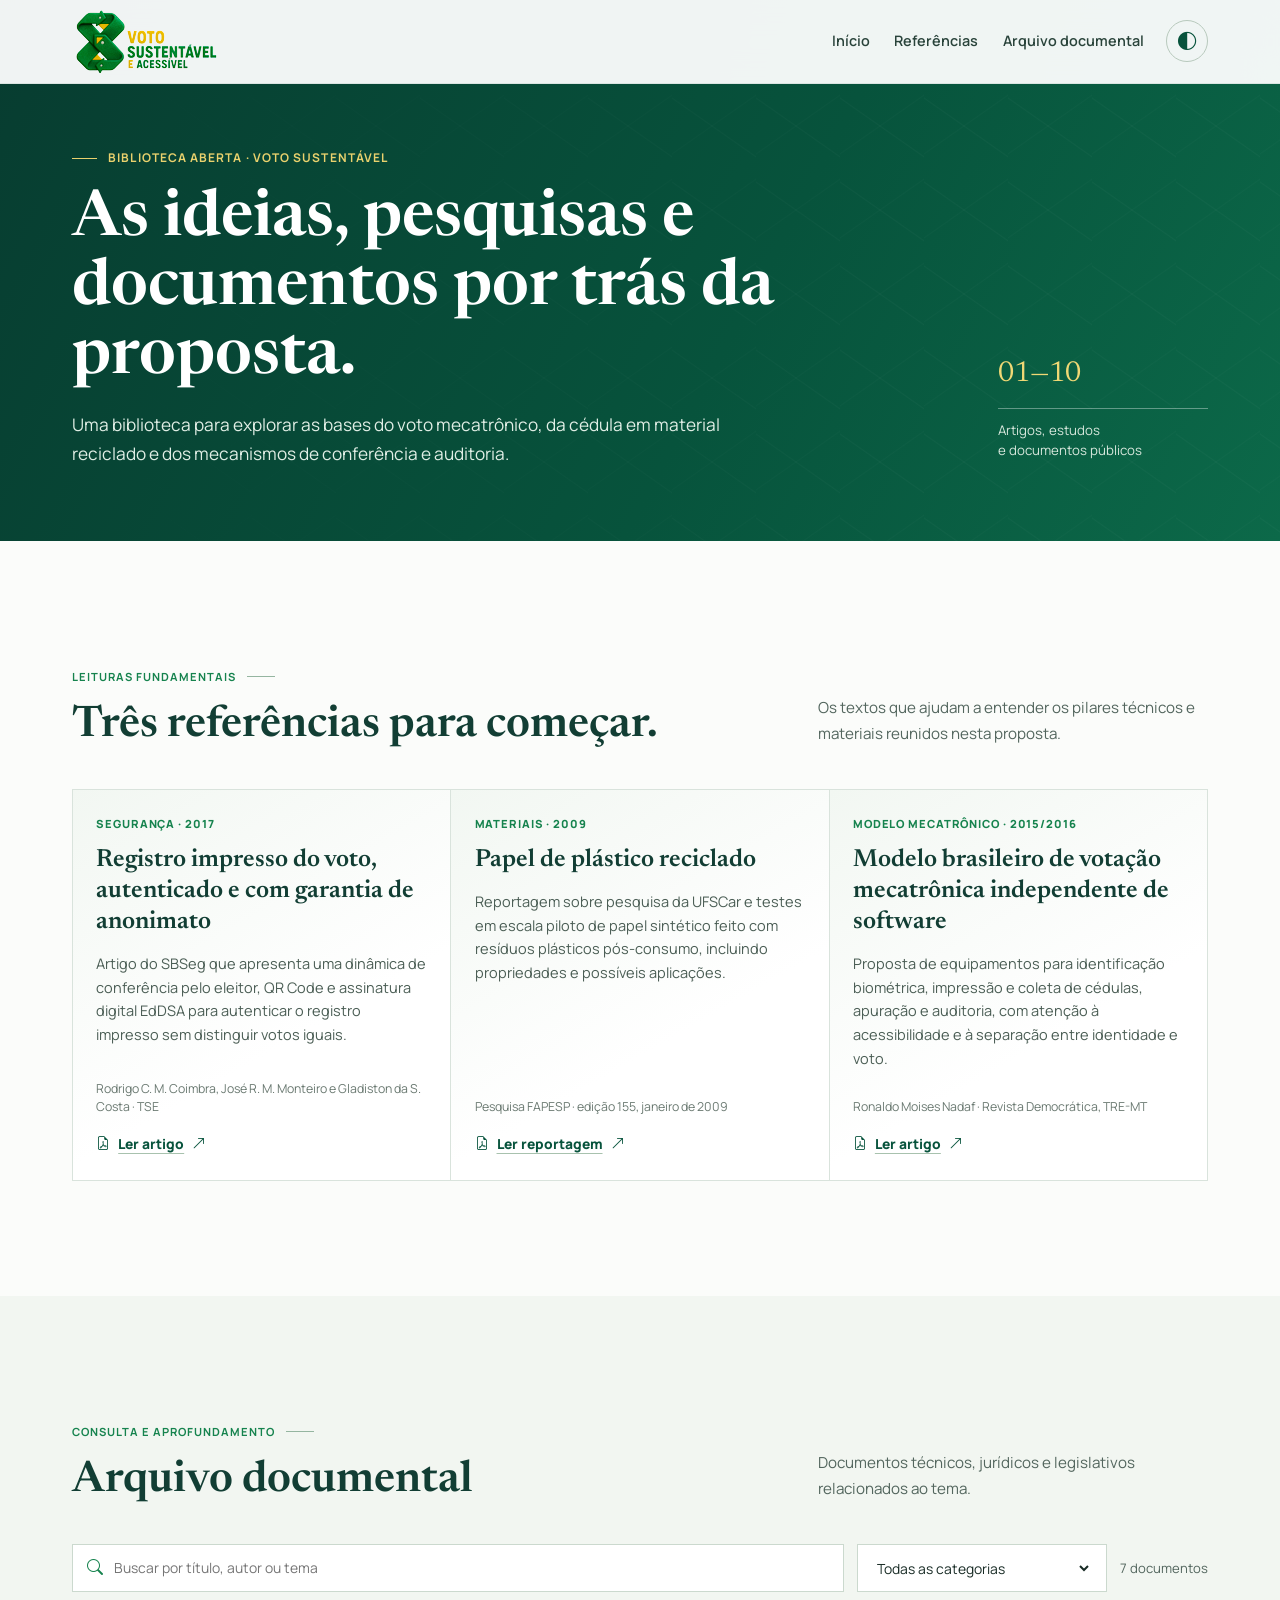
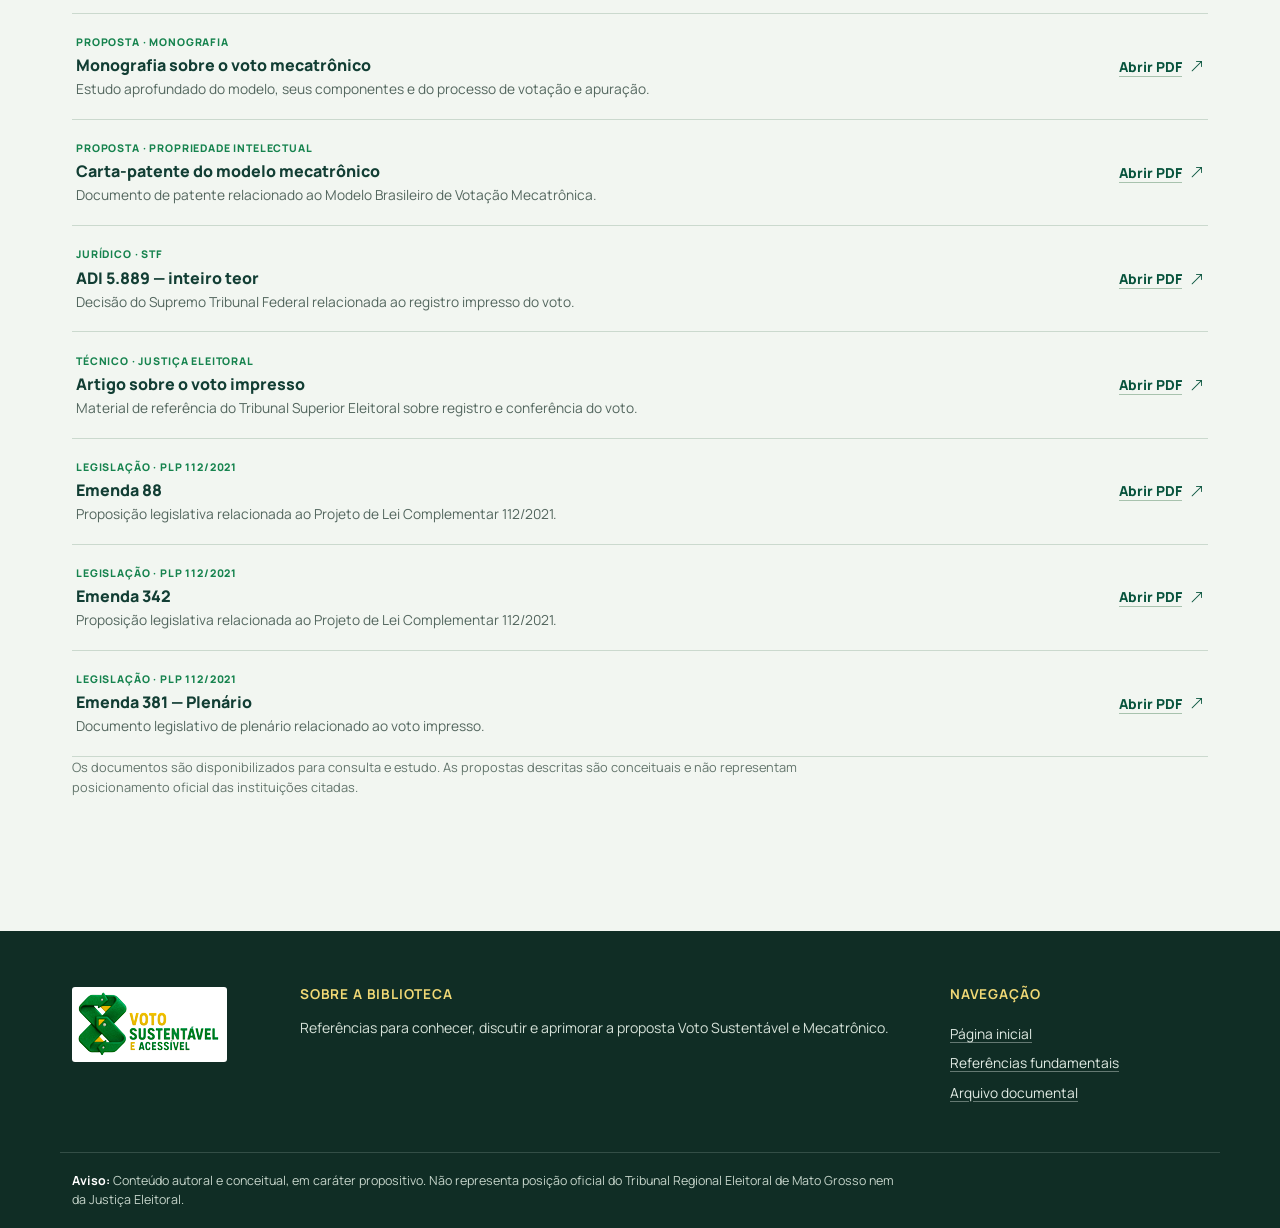
==== docs/index.html @ 53179e2d "index do docs" ====
<!DOCTYPE html>
<html lang="pt-BR">
<head>
    <meta charset="utf-8">
    <meta name="viewport" content="width=device-width, initial-scale=1">
    <meta name="description" content="Artigos, estudos, documentos jurídicos e referências sobre a proposta Voto Sustentável e Mecatrônico.">
    <meta name="theme-color" content="#07533c">
    <meta property="og:type" content="website">
    <meta property="og:locale" content="pt_BR">
    <meta property="og:title" content="Documentação | Voto Sustentável">
    <meta property="og:description" content="Conheça as pesquisas e documentos que fundamentam a proposta Voto Sustentável e Mecatrônico.">
    <meta property="og:url" content="https://votosustentavel.eco/docs/">
    <link rel="icon" type="image/png" href="../assets/img/logomarca150x70.png">
    <link rel="stylesheet" href="../assets/libs/bootstrap-5.3.8-dist/css/bootstrap.min.css">
    <link rel="stylesheet" href="https://cdn.jsdelivr.net/npm/bootstrap-icons@1.11.3/font/bootstrap-icons.min.css">
    <link rel="stylesheet" href="../assets/css/landing.css">
    <link rel="stylesheet" href="../assets/css/docs.css">
    <title>Documentação | Voto Sustentável</title>
</head>
<body class="landing-page docs-page">
    <a class="skip-link" href="#main-content">Pular para o conteúdo principal</a>
    <header class="site-header" id="top">
        <nav class="navbar navbar-expand-lg" aria-label="Navegação principal">
            <div class="container nav-shell">
                <a class="brand" href="../index.html" aria-label="Voto Sustentável, início">
                    <img src="../assets/img/logomarca150x70.png" alt="Voto Sustentável" width="150" height="70">
                </a>
                <button class="nav-toggle" type="button" aria-expanded="false" aria-controls="primary-navigation" aria-label="Abrir menu">
                    <i class="bi bi-list" aria-hidden="true"></i>
                </button>
                <div class="nav-panel" id="primary-navigation">
                    <ul class="nav-list">
                        <li><a href="../index.html">Início</a></li>
                        <li><a href="#destaques" aria-current="page">Referências</a></li>
                        <li><a href="#arquivo">Arquivo documental</a></li>
                    </ul>
                    <button class="contrast-toggle" type="button" aria-pressed="false" aria-label="Ativar alto contraste" title="Alternar alto contraste">
                        <i class="bi bi-circle-half" aria-hidden="true"></i>
                    </button>
                </div>
            </div>
        </nav>
    </header>

    <main id="main-content" tabindex="-1">
        <section class="docs-hero" aria-labelledby="page-title">
            <div class="container docs-hero-inner">
                <div class="docs-hero-copy reveal">
                    <p class="eyebrow"><span></span>Biblioteca aberta · Voto Sustentável</p>
                    <h1 id="page-title">As ideias, pesquisas e documentos por trás da proposta.</h1>
                    <p>Uma biblioteca para explorar as bases do voto mecatrônico, da cédula em material reciclado e dos mecanismos de conferência e auditoria.</p>
                </div>
                <div class="docs-index reveal" aria-label="Conteúdo da biblioteca">
                    <span class="docs-index-number">01—10</span>
                    <span class="docs-index-rule"></span>
                    <span>Artigos, estudos<br>e documentos públicos</span>
                </div>
            </div>
        </section>

        <section class="docs-section section-pad" id="destaques" aria-labelledby="highlights-title">
            <div class="container">
                <div class="docs-section-heading reveal">
                    <div>
                        <div class="section-marker"><span>Leituras fundamentais</span><span class="marker-line"></span></div>
                        <h2 id="highlights-title">Três referências para começar.</h2>
                    </div>
                    <p>Os textos que ajudam a entender os pilares técnicos e materiais reunidos nesta proposta.</p>
                </div>
                <div class="featured-docs">
                    <article class="featured-doc reveal">
                        <span class="doc-kicker">Segurança · 2017</span>
                        <h3>Registro impresso do voto, autenticado e com garantia de anonimato</h3>
                        <p>Artigo do SBSeg que apresenta uma dinâmica de conferência pelo eleitor, QR Code e assinatura digital EdDSA para autenticar o registro impresso sem distinguir votos iguais.</p>
                        <div class="doc-byline">Rodrigo C. M. Coimbra, José R. M. Monteiro e Gladiston da S. Costa · TSE</div>
                        <a class="doc-link" href="Modelo_Brasileiro_de_Votacao_Independent_sb_seg_bh.pdf" target="_blank" rel="noopener">
                            <i class="bi bi-file-earmark-pdf" aria-hidden="true"></i> Ler artigo <i class="bi bi-arrow-up-right" aria-hidden="true"></i>
                        </a>
                    </article>
                    <article class="featured-doc reveal">
                        <span class="doc-kicker">Materiais · 2009</span>
                        <h3>Papel de plástico reciclado</h3>
                        <p>Reportagem sobre pesquisa da UFSCar e testes em escala piloto de papel sintético feito com resíduos plásticos pós-consumo, incluindo propriedades e possíveis aplicações.</p>
                        <div class="doc-byline">Pesquisa FAPESP · edição 155, janeiro de 2009</div>
                        <a class="doc-link" href="papel_de_plastico%20(1).pdf" target="_blank" rel="noopener">
                            <i class="bi bi-file-earmark-pdf" aria-hidden="true"></i> Ler reportagem <i class="bi bi-arrow-up-right" aria-hidden="true"></i>
                        </a>
                    </article>
                    <article class="featured-doc reveal">
                        <span class="doc-kicker">Modelo mecatrônico · 2015/2016</span>
                        <h3>Modelo brasileiro de votação mecatrônica independente de software</h3>
                        <p>Proposta de equipamentos para identificação biométrica, impressão e coleta de cédulas, apuração e auditoria, com atenção à acessibilidade e à separação entre identidade e voto.</p>
                        <div class="doc-byline">Ronaldo Moises Nadaf · Revista Democrática, TRE-MT</div>
                        <a class="doc-link" href="Revista_Democratica_Modelo_Brasileiro_2015.pdf" target="_blank" rel="noopener">
                            <i class="bi bi-file-earmark-pdf" aria-hidden="true"></i> Ler artigo <i class="bi bi-arrow-up-right" aria-hidden="true"></i>
                        </a>
                    </article>
                </div>
            </div>
        </section>

        <section class="archive-section section-pad" id="arquivo" aria-labelledby="archive-title">
            <div class="container">
                <div class="docs-section-heading reveal">
                    <div>
                        <div class="section-marker"><span>Consulta e aprofundamento</span><span class="marker-line"></span></div>
                        <h2 id="archive-title">Arquivo documental</h2>
                    </div>
                    <p>Documentos técnicos, jurídicos e legislativos relacionados ao tema.</p>
                </div>
                <div class="archive-tools reveal">
                    <label class="archive-search">
                        <i class="bi bi-search" aria-hidden="true"></i>
                        <span class="visually-hidden">Buscar documentos</span>
                        <input id="document-search" type="search" placeholder="Buscar por título, autor ou tema" autocomplete="off">
                    </label>
                    <label class="archive-filter">
                        <span class="visually-hidden">Filtrar por categoria</span>
                        <select id="document-category">
                            <option value="all">Todas as categorias</option>
                            <option value="proposta">Proposta</option>
                            <option value="juridico">Jurídico</option>
                            <option value="legislacao">Legislação</option>
                        </select>
                    </label>
                    <span class="archive-count" id="document-count" aria-live="polite">7 documentos</span>
                </div>
                <div class="document-list" id="document-list">
                    <article class="doc-entry reveal" data-category="proposta" data-search="monografia voto mecatronico ronaldo moises nadaf proposta sistema urna">
                        <div class="doc-entry-copy"><span class="doc-kicker">Proposta · Monografia</span><h3>Monografia sobre o voto mecatrônico</h3><p>Estudo aprofundado do modelo, seus componentes e do processo de votação e apuração.</p></div>
                        <a class="doc-link" href="Monografia_voto_mecatronico.pdf" target="_blank" rel="noopener" aria-label="Abrir Monografia sobre o voto mecatrônico em PDF">Abrir PDF <i class="bi bi-arrow-up-right" aria-hidden="true"></i></a>
                    </article>
                    <article class="doc-entry reveal" data-category="proposta" data-search="carta patente modelo brasileiro votação mecatronica inpi">
                        <div class="doc-entry-copy"><span class="doc-kicker">Proposta · Propriedade intelectual</span><h3>Carta-patente do modelo mecatrônico</h3><p>Documento de patente relacionado ao Modelo Brasileiro de Votação Mecatrônica.</p></div>
                        <a class="doc-link" href="carta-patente-voto-mecatronico.pdf" target="_blank" rel="noopener" aria-label="Abrir carta-patente do modelo mecatrônico em PDF">Abrir PDF <i class="bi bi-arrow-up-right" aria-hidden="true"></i></a>
                    </article>
                    <article class="doc-entry reveal" data-category="juridico" data-search="inteiro teor adin 5889 stf ação direta inconstitucionalidade urna eletrônica">
                        <div class="doc-entry-copy"><span class="doc-kicker">Jurídico · STF</span><h3>ADI 5.889 — inteiro teor</h3><p>Decisão do Supremo Tribunal Federal relacionada ao registro impresso do voto.</p></div>
                        <a class="doc-link" href="inteiro_teor_adin_5889_stf.pdf" target="_blank" rel="noopener" aria-label="Abrir inteiro teor da ADI 5.889 em PDF">Abrir PDF <i class="bi bi-arrow-up-right" aria-hidden="true"></i></a>
                    </article>
                    <article class="doc-entry reveal" data-category="juridico" data-search="artigo tse voto impresso tribunal superior eleitoral autenticação">
                        <div class="doc-entry-copy"><span class="doc-kicker">Técnico · Justiça Eleitoral</span><h3>Artigo sobre o voto impresso</h3><p>Material de referência do Tribunal Superior Eleitoral sobre registro e conferência do voto.</p></div>
                        <a class="doc-link" href="artigo-tse-voto-impresso.pdf" target="_blank" rel="noopener" aria-label="Abrir artigo do TSE sobre o voto impresso em PDF">Abrir PDF <i class="bi bi-arrow-up-right" aria-hidden="true"></i></a>
                    </article>
                    <article class="doc-entry reveal" data-category="legislacao" data-search="emenda 88 plp 112 2021 voto impresso projeto lei">
                        <div class="doc-entry-copy"><span class="doc-kicker">Legislação · PLP 112/2021</span><h3>Emenda 88</h3><p>Proposição legislativa relacionada ao Projeto de Lei Complementar 112/2021.</p></div>
                        <a class="doc-link" href="DOC-EMENDA-88-PLP-1122021-20240605.pdf" target="_blank" rel="noopener" aria-label="Abrir Emenda 88 ao PLP 112/2021 em PDF">Abrir PDF <i class="bi bi-arrow-up-right" aria-hidden="true"></i></a>
                    </article>
                    <article class="doc-entry reveal" data-category="legislacao" data-search="emenda 342 plp 112 2021 voto impresso projeto lei">
                        <div class="doc-entry-copy"><span class="doc-kicker">Legislação · PLP 112/2021</span><h3>Emenda 342</h3><p>Proposição legislativa relacionada ao Projeto de Lei Complementar 112/2021.</p></div>
                        <a class="doc-link" href="DOC-EMENDA-342-PLP-1122021-20250610.pdf" target="_blank" rel="noopener" aria-label="Abrir Emenda 342 ao PLP 112/2021 em PDF">Abrir PDF <i class="bi bi-arrow-up-right" aria-hidden="true"></i></a>
                    </article>
                    <article class="doc-entry reveal" data-category="legislacao" data-search="emenda 381 plp voto impresso plenario projeto lei">
                        <div class="doc-entry-copy"><span class="doc-kicker">Legislação · PLP 112/2021</span><h3>Emenda 381 — Plenário</h3><p>Documento legislativo de plenário relacionado ao voto impresso.</p></div>
                        <a class="doc-link" href="DOC-EMENDA-381-PLEN-PLP-voto%20impresso.pdf" target="_blank" rel="noopener" aria-label="Abrir Emenda 381 de plenário em PDF">Abrir PDF <i class="bi bi-arrow-up-right" aria-hidden="true"></i></a>
                    </article>
                </div>
                <p class="archive-empty" id="archive-empty" hidden>Nenhum documento corresponde a essa busca.</p>
                <p class="archive-note">Os documentos são disponibilizados para consulta e estudo. As propostas descritas são conceituais e não representam posicionamento oficial das instituições citadas.</p>
            </div>
        </section>
    </main>

    <footer class="site-footer" aria-label="Rodapé">
        <div class="container footer-main">
            <div class="footer-brand"><a href="../index.html" aria-label="Voto Sustentável, início"><img src="../assets/img/logomarca150x70.png" alt="Voto Sustentável" width="150" height="70"></a></div>
            <div class="footer-about"><h2>Sobre a biblioteca</h2><p>Referências para conhecer, discutir e aprimorar a proposta Voto Sustentável e Mecatrônico.</p></div>
            <nav class="footer-nav" aria-label="Menu do rodapé"><h2>Navegação</h2><a href="../index.html">Página inicial</a><a href="#destaques">Referências fundamentais</a><a href="#arquivo">Arquivo documental</a></nav>
        </div>
        <div class="container footer-legal"><p><strong>Aviso:</strong> Conteúdo autoral e conceitual, em caráter propositivo. Não representa posição oficial do Tribunal Regional Eleitoral de Mato Grosso nem da Justiça Eleitoral.</p></div>
    </footer>
    <button class="back-to-top" type="button" aria-label="Voltar ao topo" title="Voltar ao topo"><i class="bi bi-arrow-up" aria-hidden="true"></i></button>
    <script src="../assets/js/landing.js" defer></script>
    <script src="../assets/js/docs.js" defer></script>
</body>
</html>
---- assets/css/landing.css ----
@import url('https://fonts.googleapis.com/css2?family=Manrope:wght@400;500;600;700;800&family=Newsreader:opsz,wght@6..72,500;6..72,600;6..72,700&display=swap');

:root {
    color-scheme: light;
    --forest: #07533c;
    --forest-deep: #073c30;
    --forest-ink: #123e34;
    --leaf: #16834e;
    --mint: #eaf3ec;
    --mint-deep: #d6e6d9;
    --gold: #e5b91f;
    --gold-light: #f7dc77;
    --ink: #182b25;
    --muted: #53665e;
    --paper: #fbfcfa;
    --white: #fff;
    --line: #d9e3dc;
    --shadow: 0 22px 60px rgba(7, 60, 48, .12);
    --header-height: 84px;
    font-family: 'Manrope', sans-serif;
    scroll-padding-top: calc(var(--header-height) + 1.25rem);
}

* { box-sizing: border-box; }
html { scroll-behavior: smooth; }
body.landing-page {
    margin: 0;
    color: var(--ink);
    background: var(--paper);
    font-family: 'Manrope', sans-serif;
    font-size: 1rem;
    line-height: 1.72;
    -webkit-font-smoothing: antialiased;
}
.landing-page img { max-width: 100%; }
.landing-page a { color: inherit; }
.landing-page h1,
.landing-page h2,
.landing-page h3,
.landing-page p { margin-top: 0; }
.landing-page h1,
.landing-page h2,
.landing-page h3 { color: var(--forest-ink); font-family: 'Newsreader', Georgia, serif; font-weight: 600; }
.landing-page h1 { font-size: clamp(2.8rem, 5.2vw, 5rem); line-height: 1.08; max-width: 780px; margin-bottom: 1.45rem; }
.landing-page h2 { font-size: clamp(2.05rem, 3.7vw, 3.55rem); line-height: 1.13; letter-spacing: 0; margin-bottom: 1.25rem; }
.landing-page h3 { font-size: clamp(1.28rem, 1.8vw, 1.6rem); line-height: 1.25; margin-bottom: .8rem; }
.landing-page p { margin-bottom: 1.1rem; }
.landing-page .container { max-width: 1160px; }
.landing-page :focus-visible { outline: 3px solid #b68100; outline-offset: 4px; box-shadow: 0 0 0 2px #fff; }
.skip-link { position: fixed; z-index: 3000; top: .75rem; left: .75rem; transform: translateY(-180%); padding: .75rem 1rem; color: #fff; background: #073c30; border-radius: 4px; font-weight: 700; }
.skip-link:focus { transform: translateY(0); color: #fff; }

.site-header { position: fixed; inset: 0 0 auto; z-index: 1000; height: var(--header-height); background: rgba(255,255,255,.94); border-bottom: 1px solid rgba(7,83,60,.09); backdrop-filter: blur(16px); transition: box-shadow .25s ease, height .25s ease; }
.site-header.is-scrolled { box-shadow: 0 8px 28px rgba(7,60,48,.11); }
.site-header .navbar { height: 100%; padding: 0; }
.nav-shell { display: flex; align-items: center; justify-content: space-between; gap: 2rem; height: 100%; }
.brand { display: flex; align-items: center; flex: 0 0 auto; width: 150px; height: 70px; overflow: hidden; }
.brand img, .footer-brand img { display: block; width: 150px; height: 70px; object-fit: contain; }
.nav-panel { display: flex; align-items: center; gap: 1.2rem; }
.nav-list { display: flex; align-items: center; gap: clamp(.45rem, 1.4vw, 1.3rem); margin: 0; padding: 0; list-style: none; }
.nav-list a { position: relative; display: block; padding: .65rem .2rem; color: #29433a; font-size: .9rem; font-weight: 600; text-decoration: none; white-space: nowrap; }
.nav-list a::after { position: absolute; right: 0; bottom: .25rem; left: 0; height: 2px; content: ''; background: var(--leaf); transform: scaleX(0); transform-origin: left; transition: transform .2s ease; }
.nav-list a:hover::after, .nav-list a:focus-visible::after { transform: scaleX(1); }
.contrast-toggle, .nav-toggle { display: inline-grid; place-items: center; flex: 0 0 auto; width: 42px; height: 42px; color: var(--forest); background: transparent; border: 1px solid #b8c9bd; border-radius: 50%; font-size: 1.15rem; }
.nav-toggle { display: none; }

.hero { position: relative; display: flex; min-height: min(740px, calc(100svh - 72px)); align-items: center; overflow: hidden; padding: calc(var(--header-height) + 4.5rem) 0 5.5rem; color: #fff; background: radial-gradient(ellipse at 77% 37%, rgba(75,150,99,.38), transparent 31%), radial-gradient(ellipse at 20% 96%, rgba(217,185,68,.13), transparent 36%), linear-gradient(115deg, #073c30 0%, #07533c 48%, #0a6946 100%); }
.hero::before { position: absolute; inset: 0; content: ''; opacity: .2; background-image: linear-gradient(35deg, transparent 48%, rgba(255,255,255,.14) 49%, transparent 50%), linear-gradient(145deg, transparent 48%, rgba(255,255,255,.10) 49%, transparent 50%); background-size: 84px 84px; mask-image: linear-gradient(90deg, transparent, #000 65%); }
.hero-grid { position: absolute; width: 560px; height: 560px; top: 10%; right: -4%; border: 1px solid rgba(241,217,124,.24); border-radius: 50%; box-shadow: 0 0 0 50px rgba(255,255,255,.025), 0 0 0 110px rgba(255,255,255,.02); }
.hero-inner { position: relative; display: grid; grid-template-columns: minmax(0, 1.12fr) minmax(300px, .88fr); align-items: center; gap: clamp(2rem, 6vw, 6rem); }
.hero-copy { position: relative; z-index: 1; }
.eyebrow, .mini-label, .section-marker { color: var(--forest); font-size: .75rem; font-weight: 700; letter-spacing: .09em; text-transform: uppercase; }
.hero .eyebrow { display: flex; align-items: center; gap: .7rem; margin-bottom: 1.55rem; color: #e9d16d; }
.eyebrow span { display: block; width: 25px; height: 1px; background: currentColor; }
.hero h1 { max-width: 750px; color: #fff; }
.hero h1 i { display: inline-block; color: #e9d16d; font-family: 'Manrope', sans-serif; font-size: .65em; vertical-align: .1em; }
.hero-description { max-width: 650px; margin: 0; color: #e0eee5; font-size: clamp(1.08rem, 1.5vw, 1.25rem); line-height: 1.72; }
.hero-art { position: relative; display: grid; min-height: 360px; place-items: center; isolation: isolate; }
.hero-art::before { position: absolute; z-index: -1; width: 330px; height: 330px; content: ''; border: 1px solid rgba(237,218,131,.55); border-radius: 48% 52% 58% 42% / 43% 44% 56% 57%; transform: rotate(-25deg); }
.hero-art::after { position: absolute; z-index: -1; width: 290px; height: 290px; content: ''; border: 1px solid rgba(255,255,255,.23); border-radius: 50%; }
.hero-art img { width: min(360px, 88%); max-height: 250px; height: auto; padding: .45rem; object-fit: contain; background: rgba(255,255,255,.97); border: 1px solid rgba(255,255,255,.5); border-radius: 3px; box-shadow: 0 26px 75px rgba(0,0,0,.2); transform: rotate(-3deg); }
.hero-art-note { position: absolute; right: 0; bottom: 2.2rem; padding: .5rem .85rem; color: #f6e9ac; border: 1px solid rgba(246,233,172,.4); border-radius: 99px; background: rgba(3,53,39,.45); font-size: .75rem; letter-spacing: .02em; }
.hero-scroll { position: absolute; bottom: -2.5rem; left: 50%; display: grid; width: 44px; height: 44px; place-items: center; color: var(--forest); background: var(--gold-light); border-radius: 50%; font-size: 1.2rem; text-decoration: none; transform: translateX(-50%); transition: transform .2s ease; }
.hero-scroll:hover { color: var(--forest); transform: translate(-50%, 4px); }

.section-pad { padding: clamp(5rem, 9vw, 8.5rem) 0; }
.manifesto { background: #f3f7f3; }
.manifesto-layout { display: grid; grid-template-columns: 150px minmax(0, 1fr) 125px; gap: clamp(1.5rem, 4vw, 4rem); align-items: start; }
.section-marker { display: flex; align-items: center; gap: .7rem; padding-top: .65rem; color: var(--leaf); font-size: .7rem; white-space: nowrap; }
.marker-line { display: inline-block; width: 28px; height: 1px; background: #95b5a0; }
.section-marker span:last-child { color: #83998c; }
.manifesto-copy { max-width: 780px; }
.manifesto-copy h2 { margin-bottom: 1.7rem; }
.manifesto-copy p, .section-heading > p, .records-intro > p, .audit-copy > p, .documentation-inner > p { max-width: 760px; color: #43574e; font-size: 1.06rem; }
.manifesto-stamp { display: grid; width: 114px; height: 114px; place-content: center; color: var(--forest); border: 1px solid #a7c0ad; border-radius: 50%; text-align: center; transform: rotate(7deg); }
.manifesto-stamp span { font-family: 'Newsreader', Georgia, serif; font-size: 1.05rem; line-height: 1.2; }
.manifesto-stamp i { margin-top: .45rem; font-size: 1.2rem; }

.ballot-section { background: var(--paper); }
.section-heading { max-width: 890px; margin-bottom: 3.25rem; }
.section-heading .section-marker, .records-intro .section-marker, .audit-copy .section-marker, .documentation-inner .section-marker { margin-bottom: 1.25rem; }
.section-heading h2 { max-width: 830px; }
.section-heading > p { max-width: 850px; }
.stats-grid { display: grid; grid-template-columns: repeat(3, 1fr); margin: 0 0 5.5rem; border-top: 1px solid var(--line); border-left: 1px solid var(--line); }
.stat-item { min-height: 198px; padding: 1.5rem 1.5rem 1.3rem; border-right: 1px solid var(--line); border-bottom: 1px solid var(--line); background: linear-gradient(145deg, rgba(232,243,235,.64), rgba(255,255,255,.5)); }
.stat-value { display: block; margin-bottom: .6rem; color: var(--forest); font-family: 'Newsreader', Georgia, serif; font-size: clamp(2rem, 3.3vw, 3rem); font-weight: 600; line-height: 1.15; }
.stat-value small { color: var(--muted); font-family: 'Manrope', sans-serif; font-size: .72rem; font-weight: 600; }
.stat-item p { max-width: 300px; margin: 0; color: var(--muted); font-size: .91rem; line-height: 1.5; }
.circular-feature { display: grid; grid-template-columns: minmax(300px, .9fr) minmax(0, 1.1fr); gap: clamp(2.5rem, 7vw, 7rem); align-items: center; }
.cycle-diagram { display: grid; min-height: 340px; place-items: center; border-radius: 48% 52% 48% 52% / 54% 43% 57% 46%; background: radial-gradient(circle at center, #f0f6ee 0 39%, #e4efe4 40% 58%, transparent 59%); }
.cycle-diagram svg { width: min(100%, 420px); overflow: visible; color: var(--leaf); }
.cycle-ring { fill: none; stroke: #b9d1bd; stroke-dasharray: 2 7; stroke-width: 1.5; }
.cycle-path { fill: none; stroke: #16834e; stroke-width: 2; }
.cycle-node circle { fill: #fff; stroke: #b4cfb9; stroke-width: 1.5; }
.cycle-node path { fill: none; stroke: #16834e; stroke-linecap: round; stroke-linejoin: round; stroke-width: 2; }
.cycle-diagram text { fill: #285246; font-family: 'Manrope', sans-serif; font-size: 12px; font-weight: 700; }
.circular-copy { display: grid; gap: 1.7rem; }
.text-block { padding-left: 1.25rem; border-left: 2px solid var(--gold); }
.text-block .mini-label, .ecodesign-note .mini-label { display: block; margin-bottom: .45rem; color: var(--leaf); }
.text-block h3 { margin-bottom: .6rem; }
.text-block p, .ecodesign-note p { margin: 0; color: #4b5e55; }
.ballot-figure { display: grid; min-height: 260px; margin: 5rem 0 0; padding: clamp(1.5rem, 5vw, 4rem); place-items: center; overflow: hidden; background: linear-gradient(125deg, #eef4ed, #f9faf7 56%, #e7f0e8); border: 1px solid #dbe6dc; border-radius: 6px; }
.ballot-figure img { width: min(100%, 850px); max-height: 440px; object-fit: contain; filter: drop-shadow(0 15px 26px rgba(19,57,41,.12)); }

.records-section { color: #fff; background: linear-gradient(137deg, #073c30, #07533c 65%, #0c6244); }
.records-section h2, .records-section h3 { color: #fff; }
.records-intro { max-width: 840px; margin-bottom: 3.5rem; }
.records-intro .section-marker { color: #d4c064; }
.records-intro .section-marker span:last-child { color: #bdcfc1; }
.records-intro > p { color: #d5e4d9; font-size: 1.08rem; }
.records-grid { display: grid; grid-template-columns: repeat(6, 1fr); gap: 1px; background: rgba(219,238,223,.27); border: 1px solid rgba(219,238,223,.27); }
.record-card { position: relative; grid-column: span 2; min-height: 310px; padding: 1.8rem 1.7rem; background: #0a4937; }
.record-card:nth-child(4) { grid-column: 2 / span 2; }
.record-card:nth-child(5) { grid-column: 4 / span 2; }
.record-number { position: absolute; top: 1.1rem; right: 1.25rem; color: rgba(237,217,130,.78); font-family: 'Newsreader', Georgia, serif; font-size: 1.05rem; }
.record-icon { display: grid; width: 48px; height: 48px; margin-bottom: 1.45rem; place-items: center; color: #f1d875; border: 1px solid rgba(241,216,117,.46); border-radius: 50%; font-size: 1.2rem; }
.record-card .mini-label { display: block; margin-bottom: .4rem; color: #b5d5c0; font-size: .67rem; }
.record-card h3 { margin-bottom: .65rem; font-size: 1.65rem; }
.record-card h3 span { color: #c7ded0; font-family: 'Manrope', sans-serif; font-size: .82rem; }
.record-card p { margin: 0; color: #deebe2; font-size: .91rem; line-height: 1.62; }
.record-badge { position: absolute; top: 1rem; right: 3.7rem; padding: .15rem .5rem; color: #173f2e; background: #e9d474; border-radius: 2px; font-size: .69rem; font-weight: 700; }
.records-close { max-width: 850px; margin: 2.5rem auto 0; color: #f3e4a1; font-family: 'Newsreader', Georgia, serif; font-size: clamp(1.3rem, 2vw, 1.75rem); line-height: 1.45; text-align: center; }

.system-section { background: #f2f6f1; }
.system-section .section-heading { max-width: 970px; }
.principle-banner { display: grid; grid-template-columns: 78px 1fr; gap: 1.4rem; align-items: start; margin: 2rem 0 4rem; padding: clamp(1.5rem, 4vw, 2.6rem); color: #fff; background: linear-gradient(105deg, #07533c, #0c6949); border-left: 5px solid var(--gold); box-shadow: var(--shadow); }
.principle-banner > i { display: grid; width: 62px; height: 62px; place-items: center; color: #f0d875; border: 1px solid rgba(240,216,117,.5); border-radius: 50%; font-size: 1.75rem; }
.principle-banner h3 { color: #f3dd7c; font-size: clamp(1.5rem, 2.4vw, 2rem); }
.principle-banner p { max-width: 880px; margin: 0; color: #ecf5ee; }
.timeline { position: relative; display: grid; grid-template-columns: 1fr 1fr; gap: 0 4rem; max-width: 990px; margin: 0 auto 4.5rem; padding: 0; list-style: none; counter-reset: steps; }
.timeline::before { display: none; position: absolute; top: 14px; bottom: 14px; left: 24px; width: 1px; content: ''; background: #b6cdbb; }
.timeline-item { position: relative; display: grid; grid-template-columns: 50px 1fr; gap: 1rem; padding: 0 0 2.2rem; }
.timeline-step { z-index: 1; display: grid; width: 49px; height: 49px; place-items: center; color: #fff; background: var(--forest); border: 5px solid #f2f6f1; border-radius: 50%; font-size: .76rem; font-weight: 700; }
.timeline-item h3 { margin: .35rem 0 .55rem; font-size: 1.45rem; }
.timeline-item p { margin: 0; color: #4b5e55; font-size: .94rem; line-height: 1.63; }
.video-frame { position: relative; width: 100%; overflow: hidden; aspect-ratio: 16 / 9; background: #10261e; border: 8px solid #fff; box-shadow: var(--shadow); }
.video-frame iframe { position: absolute; inset: 0; width: 100%; height: 100%; border: 0; }
.video-placeholder { position: absolute; inset: 0; display: flex; align-items: center; justify-content: center; gap: 1rem; width: 100%; height: 100%; color: #fff; background: radial-gradient(circle at 50% 50%, rgba(34,111,75,.42), transparent 35%), linear-gradient(125deg, #12372c, #09291f); border: 0; text-decoration: none; }
.video-placeholder::before, .video-placeholder::after { position: absolute; inset: 11%; content: ''; border: 1px solid rgba(239,219,127,.2); border-radius: 50%; transform: scaleX(1.45); pointer-events: none; }
.video-placeholder::after { inset: 20%; border-color: rgba(255,255,255,.12); transform: scaleX(1.55); }
.video-play { z-index: 1; display: grid; width: 72px; height: 72px; place-items: center; color: #143b2b; background: #f0d875; border: 1px solid rgba(255,255,255,.6); border-radius: 50%; box-shadow: 0 8px 28px rgba(0,0,0,.24); font-size: 2rem; transition: transform .2s ease, background .2s ease; }
.video-placeholder:hover .video-play { background: #fff; transform: scale(1.06); }
.video-label { z-index: 1; color: #fff; font-family: 'Newsreader', Georgia, serif; font-size: clamp(1.3rem, 2vw, 1.8rem); }
.ecodesign-note { display: grid; grid-template-columns: 56px 1fr; gap: 1rem; margin-top: 2.5rem; padding: 1.6rem 0 0; border-top: 1px solid #cbd9ce; }
.ecodesign-note > i { color: var(--leaf); font-size: 2rem; }
.ecodesign-note h3 { margin-bottom: .55rem; }

.audit-section { overflow: hidden; background: #e9f2ea; }
.audit-layout { display: grid; grid-template-columns: minmax(0, 1.1fr) minmax(300px, .9fr); gap: clamp(3rem, 8vw, 8rem); align-items: center; }
.audit-copy h2 { max-width: 670px; }
.audit-copy > p { font-size: 1rem; }
.braille-art { position: relative; display: grid; min-height: 370px; place-items: center; background: radial-gradient(ellipse at 50% 54%, rgba(255,255,255,.84), rgba(255,255,255,0) 66%); }
.braille-art svg { width: min(100%, 430px); filter: drop-shadow(0 15px 18px rgba(7,60,48,.12)); }
.braille-paper { fill: #fffdf4; stroke: #c1d4c1; stroke-width: 2; }
.braille-dots { fill: #328457; }
.hand-shape { fill: #d9b84d; stroke: #8e741e; stroke-width: 2; stroke-linejoin: round; }
.hand-line { fill: none; stroke: #8e741e; stroke-linecap: round; stroke-width: 2; }
.hand-dot { fill: #fff1b0; stroke: #8e741e; stroke-width: 1.5; }
.braille-caption { position: absolute; right: 1rem; bottom: 1.1rem; padding: .45rem .7rem; color: var(--forest); border: 1px solid #afc9b2; border-radius: 2px; background: rgba(255,255,255,.75); font-size: .75rem; font-weight: 600; }

.ods-section { background: var(--paper); }
.ods-section .section-heading { max-width: 850px; margin-bottom: 2.5rem; }
.ods-list { display: grid; grid-template-columns: repeat(2, 1fr); gap: 0 3rem; margin: 0; padding: 0; list-style: none; border-top: 1px solid var(--line); }
.ods-item { display: grid; grid-template-columns: 54px 1fr; gap: 1rem; align-items: center; min-height: 112px; padding: 1rem .25rem; border-bottom: 1px solid var(--line); }
.ods-item:last-child { grid-column: 1 / -1; }
.ods-number { display: grid; width: 48px; height: 48px; place-items: center; color: #fff; border-radius: 4px; font-size: 1.2rem; font-weight: 700; }
.ods-8 { background: #9c2638; }.ods-9 { background: #bd542d; }.ods-10 { background: #a72d4d; }.ods-12 { background: #9a6e16; }.ods-13 { background: #397347; }.ods-16 { background: #176b83; }.ods-17 { background: #285987; }
.ods-item h3 { margin: 0 0 .15rem; font-family: 'Manrope', sans-serif; font-size: .88rem; font-weight: 700; }
.ods-item p { margin: 0; color: #4b5e55; font-size: .92rem; line-height: 1.5; }

.documentation-section { position: relative; overflow: hidden; color: #fff; background: linear-gradient(117deg, #07533c 0%, #084632 67%, #073c30 100%); }
.documentation-section::after { position: absolute; right: -120px; bottom: -250px; width: 520px; height: 520px; content: ''; border: 1px solid rgba(235,215,127,.2); border-radius: 50%; box-shadow: 0 0 0 50px rgba(255,255,255,.025), 0 0 0 110px rgba(255,255,255,.02); }
.documentation-inner { position: relative; z-index: 1; max-width: 900px; }
.documentation-inner .section-marker { color: #e1ce72; }
.documentation-inner .section-marker span:last-child { color: #b8ccc0; }
.documentation-inner h2 { color: #fff; }
.documentation-inner > p { color: #e1ece4; }
.documentation-actions { display: flex; flex-wrap: wrap; gap: 1rem; margin: 2rem 0 1.4rem; }
.button-primary, .button-secondary { display: inline-flex; min-height: 52px; align-items: center; justify-content: center; gap: .7rem; padding: .8rem 1.2rem; border: 1px solid var(--gold-light); border-radius: 3px; font-size: .92rem; font-weight: 700; text-decoration: none; transition: background .2s ease, color .2s ease, transform .2s ease; }
.button-primary { color: #183b2b !important; background: var(--gold-light); }
.button-secondary { color: #fff !important; background: transparent; }
.button-primary:hover, .button-secondary:hover { color: #183b2b !important; background: #fff; transform: translateY(-2px); }
.patent-note { max-width: 740px; padding-top: 1rem; border-top: 1px solid rgba(255,255,255,.22); font-size: .81rem !important; }

.site-footer { color: #eef4ef; background: #102d25; }
.footer-main { display: grid; grid-template-columns: 180px minmax(0, 1.4fr) minmax(160px, .6fr); gap: 3rem; padding-top: 3.5rem; padding-bottom: 3rem; }
.footer-brand a { display: inline-block; padding: .15rem; background: white; border-radius: 3px; }
.footer-about h2, .footer-nav h2 { margin-bottom: .9rem; color: #f0d875; font-family: 'Manrope', sans-serif; font-size: .85rem; font-weight: 700; letter-spacing: .06em; text-transform: uppercase; }
.footer-about p { max-width: 620px; margin: 0; color: #d5e1d8; font-size: .88rem; line-height: 1.65; }
.footer-nav { display: flex; flex-wrap: wrap; align-content: start; gap: .35rem 1rem; }
.footer-nav h2 { flex: 0 0 100%; }
.footer-nav a { color: #e2ece5; font-size: .86rem; text-decoration-color: rgba(226,236,229,.4); text-underline-offset: 3px; }
.footer-nav a:hover { color: #f0d875; }
.footer-legal { display: flex; align-items: end; justify-content: space-between; gap: 2rem; padding-top: 1.1rem; padding-bottom: 1.15rem; border-top: 1px solid rgba(236,246,238,.16); }
.footer-legal p { max-width: 830px; margin: 0; color: #c5d4ca; font-size: .78rem; line-height: 1.55; }
.footer-legal strong { color: #fff; }
.footer-legal span { flex: 0 0 auto; color: #afc3b5; font-size: .75rem; }
.back-to-top { position: fixed; right: 1.5rem; bottom: 1.5rem; z-index: 900; display: grid; width: 46px; height: 46px; place-items: center; color: #fff; background: var(--forest); border: 1px solid rgba(255,255,255,.35); border-radius: 50%; box-shadow: 0 5px 18px rgba(0,0,0,.2); opacity: 0; pointer-events: none; transform: translateY(8px); transition: opacity .2s ease, transform .2s ease; }
.back-to-top.is-visible { opacity: 1; pointer-events: auto; transform: translateY(0); }

.js-ready .reveal { opacity: 0; transform: translateY(18px); transition: opacity .65s ease, transform .65s cubic-bezier(.2,.7,.2,1); }
.js-ready .reveal.is-visible { opacity: 1; transform: none; }
.high-contrast { --forest: #003d20; --forest-deep: #001d0f; --forest-ink: #001d0f; --leaf: #005422; --gold: #ffd900; --gold-light: #ffeb00; --ink: #000; --muted: #252525; --paper: #fff; --line: #333; }
.high-contrast .hero, .high-contrast .records-section, .high-contrast .documentation-section { background: #001d0f; }
.high-contrast .site-footer { background: #000; }

@media (max-width: 991.98px) {
    :root { --header-height: 74px; }
    .nav-shell { gap: 1rem; }
    .brand, .brand img { width: 132px; height: 62px; }
    .nav-toggle { display: inline-grid; margin-left: auto; }
    .nav-panel { position: absolute; top: 100%; right: 0; left: 0; display: none; align-items: stretch; gap: .8rem; padding: .65rem 1.25rem 1rem; background: rgba(255,255,255,.98); border-bottom: 1px solid var(--line); box-shadow: 0 12px 22px rgba(7,60,48,.1); }
    .nav-panel.is-open { display: flex; }
    .nav-list { flex: 1; flex-direction: column; align-items: stretch; gap: 0; }
    .nav-list a { padding: .65rem .35rem; }
    .nav-list a::after { right: auto; width: 48px; }
    .contrast-toggle { margin-top: .45rem; }
    .hero-inner { grid-template-columns: minmax(0, 1.15fr) minmax(230px, .85fr); gap: 2rem; }
    .hero-art { min-height: 300px; }
    .hero-art::before { width: 260px; height: 260px; }
    .hero-art::after { width: 230px; height: 230px; }
    .manifesto-layout { grid-template-columns: 120px minmax(0, 1fr); }
    .manifesto-stamp { display: none; }
    .record-card { grid-column: span 3; }
    .record-card:nth-child(4) { grid-column: 1 / span 3; }
    .record-card:nth-child(5) { grid-column: 4 / span 3; }
    .audit-layout { gap: 2.5rem; }
}
@media (max-width: 767.98px) {
    .landing-page h1 { font-size: clamp(2.7rem, 10vw, 4.1rem); }
    .landing-page h2 { font-size: clamp(2rem, 8vw, 3rem); }
    .hero { min-height: unset; padding: calc(var(--header-height) + 2rem) 0 2rem; }
    .hero-inner { grid-template-columns: 1fr; gap: 1rem; }
    .hero-art { min-height: 185px; margin-top: .25rem; }
    .hero-art img { width: min(200px, 64%); }
    .hero-art::before { width: 185px; height: 185px; }
    .hero-art::after { width: 160px; height: 160px; }
    .hero-art-note { right: 8%; bottom: -.2rem; }
    .hero-scroll { bottom: -2.2rem; }
    .manifesto-layout { grid-template-columns: 1fr; gap: 1.2rem; }
    .manifesto-layout > .section-marker { margin-bottom: .3rem; }
    .manifesto-copy h2 { margin-bottom: 1.15rem; }
    .stats-grid { grid-template-columns: repeat(2, 1fr); margin-bottom: 3.5rem; }
    .stat-item { min-height: 175px; padding: 1.2rem; }
    .circular-feature { grid-template-columns: 1fr; gap: 2rem; }
    .cycle-diagram { min-height: 280px; }
    .ballot-figure { min-height: 180px; margin-top: 3.5rem; }
    .records-grid { grid-template-columns: 1fr; }
    .record-card, .record-card:nth-child(4), .record-card:nth-child(5) { grid-column: auto; min-height: auto; padding: 1.5rem; }
    .record-card p { max-width: 550px; }
    .principle-banner { grid-template-columns: 54px 1fr; gap: .9rem; }
    .principle-banner > i { width: 48px; height: 48px; font-size: 1.4rem; }
    .timeline { grid-template-columns: 1fr; gap: 0; margin-bottom: 3rem; }
    .timeline::before { display: block; }
    .timeline-item { padding-bottom: 1.75rem; }
    .audit-layout { grid-template-columns: 1fr; gap: 1.5rem; }
    .braille-art { min-height: 300px; }
    .braille-art svg { max-width: 370px; }
    .ods-list { grid-template-columns: 1fr; }
    .ods-item:last-child { grid-column: auto; }
    .footer-main { grid-template-columns: 1fr 1fr; gap: 2rem; }
    .footer-brand { grid-column: 1 / -1; }
    .footer-legal { align-items: start; flex-direction: column; gap: .7rem; }
}
@media (max-width: 480px) {
    .landing-page .container { padding-right: 1.15rem; padding-left: 1.15rem; }
    .hero-inner { gap: 0; }
    .hero .eyebrow { margin-bottom: 1rem; }
    .hero h1 { margin-bottom: 1rem; }
    .hero-description { margin-bottom: 0; line-height: 1.55; }
    .hero-art { display: none; }
    .hero-description { font-size: 1rem; }
    .section-pad { padding: 4.5rem 0; }
    .stats-grid { grid-template-columns: 1fr; }
    .stat-item { min-height: 0; padding: 1.2rem 1.1rem; }
    .documentation-actions { align-items: stretch; flex-direction: column; }
    .button-primary, .button-secondary { width: 100%; }
    .footer-main { grid-template-columns: 1fr; }
    .footer-brand { grid-column: auto; }
    .footer-nav { display: grid; grid-template-columns: 1fr 1fr; }
    .footer-nav h2 { grid-column: 1 / -1; }
    .back-to-top { right: .8rem; bottom: .8rem; }
}
@media (min-width: 768px) and (max-height: 700px) {
    .hero { min-height: calc(100svh - 72px); padding: calc(var(--header-height) + 1.25rem) 0 2rem; }
    .hero-art { min-height: 220px; }
    .hero-art::before { width: 220px; height: 220px; }
    .hero-art::after { width: 188px; height: 188px; }
}
@media (prefers-reduced-motion: reduce) {
    html { scroll-behavior: auto; }
    *, *::before, *::after { scroll-behavior: auto !important; animation-duration: .01ms !important; animation-iteration-count: 1 !important; transition-duration: .01ms !important; }
    .js-ready .reveal { opacity: 1; transform: none; }
}
@media print {
    .site-header, .back-to-top, .hero-scroll, .documentation-actions { display: none !important; }
    .hero { min-height: auto; padding: 2rem 0; print-color-adjust: exact; }
    .section-pad { padding: 2rem 0; }
    .js-ready .reveal { opacity: 1; transform: none; }
}
---- assets/css/docs.css ----
.docs-page {
    --header-height: 84px;
}

.docs-page .docs-hero {
    position: relative;
    display: flex;
    min-height: 480px;
    align-items: center;
    overflow: hidden;
    padding: calc(var(--header-height) + 4rem) 0 4.5rem;
    color: #fff;
    background: linear-gradient(118deg, #073c30 0%, #07533c 58%, #0c6949 100%);
}

.docs-hero::before {
    position: absolute;
    inset: 0;
    content: '';
    opacity: .2;
    background-image: linear-gradient(35deg, transparent 48%, rgba(255,255,255,.14) 49%, transparent 50%), linear-gradient(145deg, transparent 48%, rgba(255,255,255,.10) 49%, transparent 50%);
    background-size: 84px 84px;
    mask-image: linear-gradient(90deg, transparent, #000 70%);
}

.docs-hero-inner {
    position: relative;
    display: grid;
    grid-template-columns: minmax(0, 1fr) 210px;
    gap: 3rem;
    align-items: end;
}

.docs-hero-copy { max-width: 850px; }
.docs-hero .eyebrow { display: flex; align-items: center; gap: .7rem; color: #e9d16d; }
.docs-hero .eyebrow span { display: block; width: 25px; height: 1px; background: currentColor; }
.docs-hero h1 { max-width: 810px; margin-bottom: 1rem; color: #fff; font-size: clamp(2.65rem, 5vw, 4.6rem); }
.docs-hero-copy > p:last-child { max-width: 680px; margin: 0; color: #e0eee5; font-size: 1.08rem; }
.docs-index { display: grid; gap: .75rem; justify-items: start; padding-bottom: .5rem; color: #d7e7dc; font-size: .83rem; line-height: 1.5; }
.docs-index-number { color: #f0d875; font-family: 'Newsreader', Georgia, serif; font-size: 1.8rem; }
.docs-index-rule { width: 100%; height: 1px; background: rgba(255,255,255,.36); }

.docs-section { background: var(--paper); }
.docs-section-heading { display: flex; align-items: end; justify-content: space-between; gap: 2rem; margin-bottom: 2.35rem; }
.docs-section-heading > div { max-width: 690px; }
.docs-section-heading .section-marker { margin-bottom: 1rem; }
.docs-section-heading h2 { margin: 0; font-size: clamp(2rem, 3.4vw, 3rem); }
.docs-section-heading > p { max-width: 390px; margin: 0 0 .25rem; color: #53665e; font-size: .95rem; }
.featured-docs { display: grid; grid-template-columns: repeat(3, minmax(0, 1fr)); border-top: 1px solid var(--line); border-left: 1px solid var(--line); }
.featured-doc { display: flex; min-height: 365px; flex-direction: column; align-items: flex-start; padding: 1.55rem 1.45rem; border-right: 1px solid var(--line); border-bottom: 1px solid var(--line); background: linear-gradient(150deg, #f2f7f2, #fff 62%); }
.doc-kicker { display: block; margin-bottom: .8rem; color: #16834e; font-size: .7rem; font-weight: 800; letter-spacing: .08em; text-transform: uppercase; }
.featured-doc h3 { margin-bottom: .8rem; font-size: 1.55rem; }
.featured-doc > p { margin-bottom: 1rem; color: #4b5e55; font-size: .91rem; line-height: 1.62; }
.doc-byline { margin-top: auto; padding-top: .75rem; color: #6a7971; font-size: .77rem; line-height: 1.5; }
.doc-link { display: inline-flex; align-items: center; gap: .5rem; margin-top: .95rem; color: var(--forest) !important; font-size: .86rem; font-weight: 800; text-decoration: underline; text-decoration-color: #a8c2ae; text-underline-offset: 4px; }
.doc-link:hover { color: #0b7446 !important; text-decoration-color: currentColor; }
.doc-link:focus-visible, .archive-tools :focus-visible { outline: 3px solid #b68100; outline-offset: 3px; }

.archive-section { background: #f2f6f1; }
.archive-tools { display: grid; grid-template-columns: minmax(240px, 1fr) minmax(190px, 250px) auto; gap: .8rem; align-items: center; margin-bottom: 1.3rem; }
.archive-search, .archive-filter { display: flex; min-height: 48px; align-items: center; gap: .65rem; padding: 0 .9rem; color: #496357; background: #fff; border: 1px solid #cbd9ce; }
.archive-search i { color: #16834e; }
.archive-search input, .archive-filter select { width: 100%; min-width: 0; padding: .65rem 0; color: var(--ink); background: transparent; border: 0; font: inherit; font-size: .87rem; }
.archive-search input:focus, .archive-filter select:focus { outline: 0; }
.archive-count { color: #53665e; font-size: .82rem; text-align: right; white-space: nowrap; }
.document-list { border-top: 1px solid #cbd9ce; }
.doc-entry { display: flex; align-items: center; justify-content: space-between; gap: 2rem; padding: 1.2rem .25rem; border-bottom: 1px solid #cbd9ce; }
.doc-entry[hidden] { display: none; }
.doc-entry-copy { max-width: 780px; }
.doc-entry .doc-kicker { margin-bottom: .25rem; font-size: .66rem; }
.doc-entry h3 { margin: 0 0 .25rem; font-family: 'Manrope', sans-serif; font-size: 1rem; font-weight: 800; }
.doc-entry p { margin: 0; color: #53665e; font-size: .86rem; line-height: 1.5; }
.doc-entry .doc-link { flex: 0 0 auto; margin-top: 0; }
.archive-empty { margin: 1.5rem 0; color: #53665e; }
.archive-note { max-width: 800px; margin: 1.8rem 0 0; color: #63756c; font-size: .8rem; line-height: 1.6; }

.high-contrast .docs-hero { background: #001d0f; }

@media (max-width: 767.98px) {
    .docs-page { --header-height: 74px; }
    .docs-hero { min-height: 0 !important; padding: calc(var(--header-height) + 2.7rem) 0 3rem !important; }
    .docs-hero-inner { grid-template-columns: 1fr; gap: 1.6rem; }
    .docs-index { grid-template-columns: auto 1fr auto; gap: .8rem; align-items: center; width: min(100%, 390px); }
    .docs-index-number { font-size: 1.4rem; }
    .docs-index-rule { width: auto; }
    .docs-section-heading { display: block; }
    .docs-section-heading > p { margin-top: .8rem; }
    .featured-docs { grid-template-columns: 1fr; }
    .featured-doc { min-height: 0; }
    .doc-byline { margin-top: .1rem; }
    .archive-tools { grid-template-columns: 1fr; }
    .archive-count { text-align: left; }
}

@media (max-width: 480px) {
    .docs-page .container { padding-right: 1.15rem; padding-left: 1.15rem; }
    .docs-hero h1 { font-size: 2.55rem; }
    .doc-entry { align-items: flex-start; flex-direction: column; gap: .25rem; }
    .doc-entry .doc-link { margin-top: .45rem; }
}
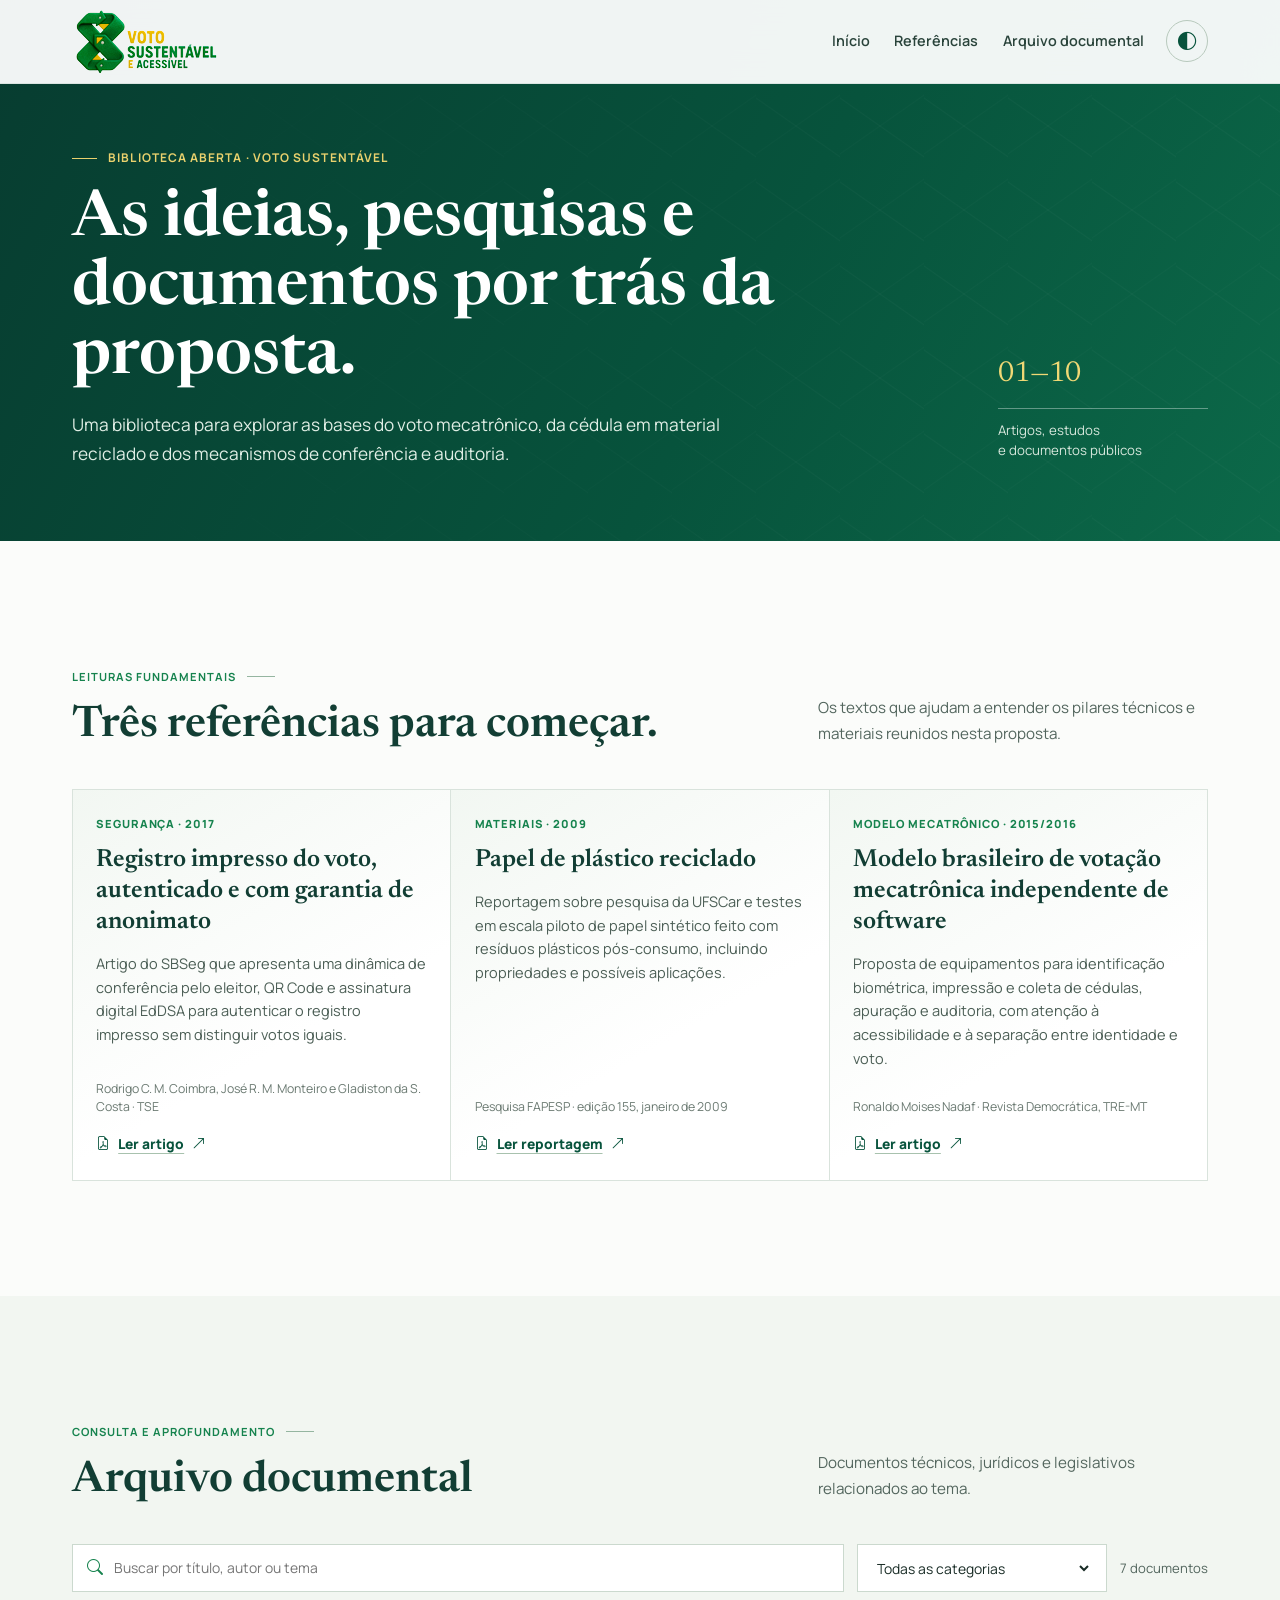
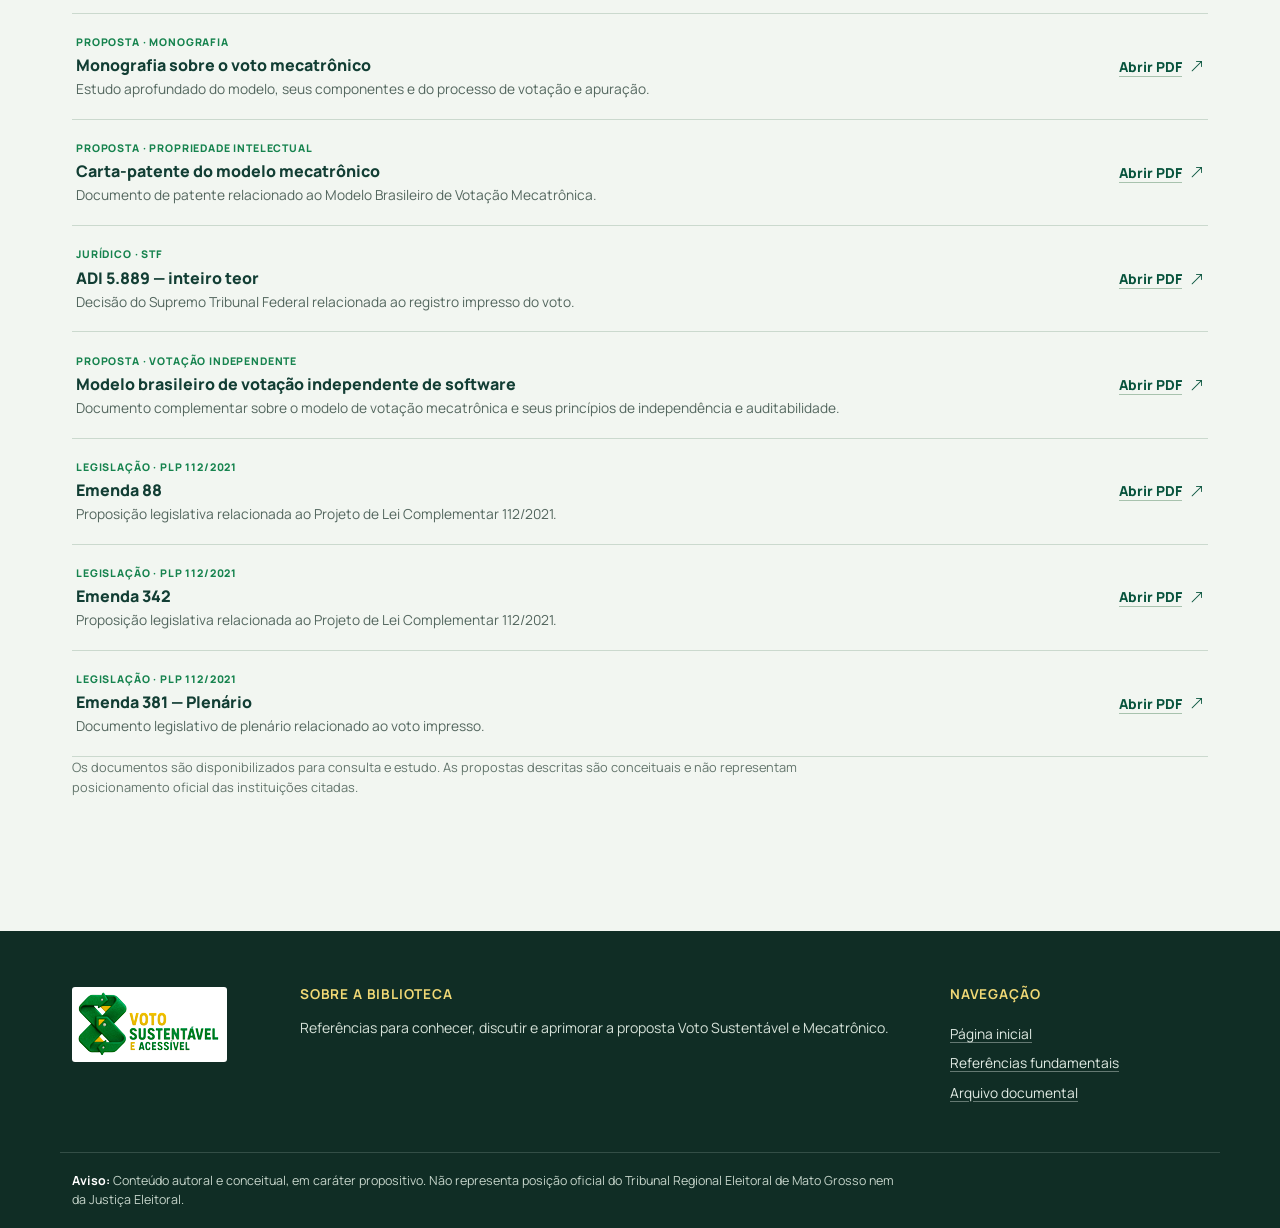
==== commit 4a96f654: "links pdfs revisados" ====
--- a/docs/index.html
+++ b/docs/index.html
@@ -73,7 +73,7 @@
                         <h3>Registro impresso do voto, autenticado e com garantia de anonimato</h3>
                         <p>Artigo do SBSeg que apresenta uma dinâmica de conferência pelo eleitor, QR Code e assinatura digital EdDSA para autenticar o registro impresso sem distinguir votos iguais.</p>
                         <div class="doc-byline">Rodrigo C. M. Coimbra, José R. M. Monteiro e Gladiston da S. Costa · TSE</div>
-                        <a class="doc-link" href="Modelo_Brasileiro_de_Votacao_Independent_sb_seg_bh.pdf" target="_blank" rel="noopener">
+                        <a class="doc-link" href="artigo-tse-voto-impresso.pdf" target="_blank" rel="noopener">
                             <i class="bi bi-file-earmark-pdf" aria-hidden="true"></i> Ler artigo <i class="bi bi-arrow-up-right" aria-hidden="true"></i>
                         </a>
                     </article>
@@ -138,9 +138,9 @@
                         <div class="doc-entry-copy"><span class="doc-kicker">Jurídico · STF</span><h3>ADI 5.889 — inteiro teor</h3><p>Decisão do Supremo Tribunal Federal relacionada ao registro impresso do voto.</p></div>
                         <a class="doc-link" href="inteiro_teor_adin_5889_stf.pdf" target="_blank" rel="noopener" aria-label="Abrir inteiro teor da ADI 5.889 em PDF">Abrir PDF <i class="bi bi-arrow-up-right" aria-hidden="true"></i></a>
                     </article>
-                    <article class="doc-entry reveal" data-category="juridico" data-search="artigo tse voto impresso tribunal superior eleitoral autenticação">
-                        <div class="doc-entry-copy"><span class="doc-kicker">Técnico · Justiça Eleitoral</span><h3>Artigo sobre o voto impresso</h3><p>Material de referência do Tribunal Superior Eleitoral sobre registro e conferência do voto.</p></div>
-                        <a class="doc-link" href="artigo-tse-voto-impresso.pdf" target="_blank" rel="noopener" aria-label="Abrir artigo do TSE sobre o voto impresso em PDF">Abrir PDF <i class="bi bi-arrow-up-right" aria-hidden="true"></i></a>
+                    <article class="doc-entry reveal" data-category="proposta" data-search="modelo brasileiro votação mecatronica independente software ronaldo nadaf">
+                        <div class="doc-entry-copy"><span class="doc-kicker">Proposta · Votação independente</span><h3>Modelo brasileiro de votação independente de software</h3><p>Documento complementar sobre o modelo de votação mecatrônica e seus princípios de independência e auditabilidade.</p></div>
+                        <a class="doc-link" href="Modelo_Brasileiro_de_Votacao_Independent_sb_seg_bh.pdf" target="_blank" rel="noopener" aria-label="Abrir documento sobre votação independente de software em PDF">Abrir PDF <i class="bi bi-arrow-up-right" aria-hidden="true"></i></a>
                     </article>
                     <article class="doc-entry reveal" data-category="legislacao" data-search="emenda 88 plp 112 2021 voto impresso projeto lei">
                         <div class="doc-entry-copy"><span class="doc-kicker">Legislação · PLP 112/2021</span><h3>Emenda 88</h3><p>Proposição legislativa relacionada ao Projeto de Lei Complementar 112/2021.</p></div>
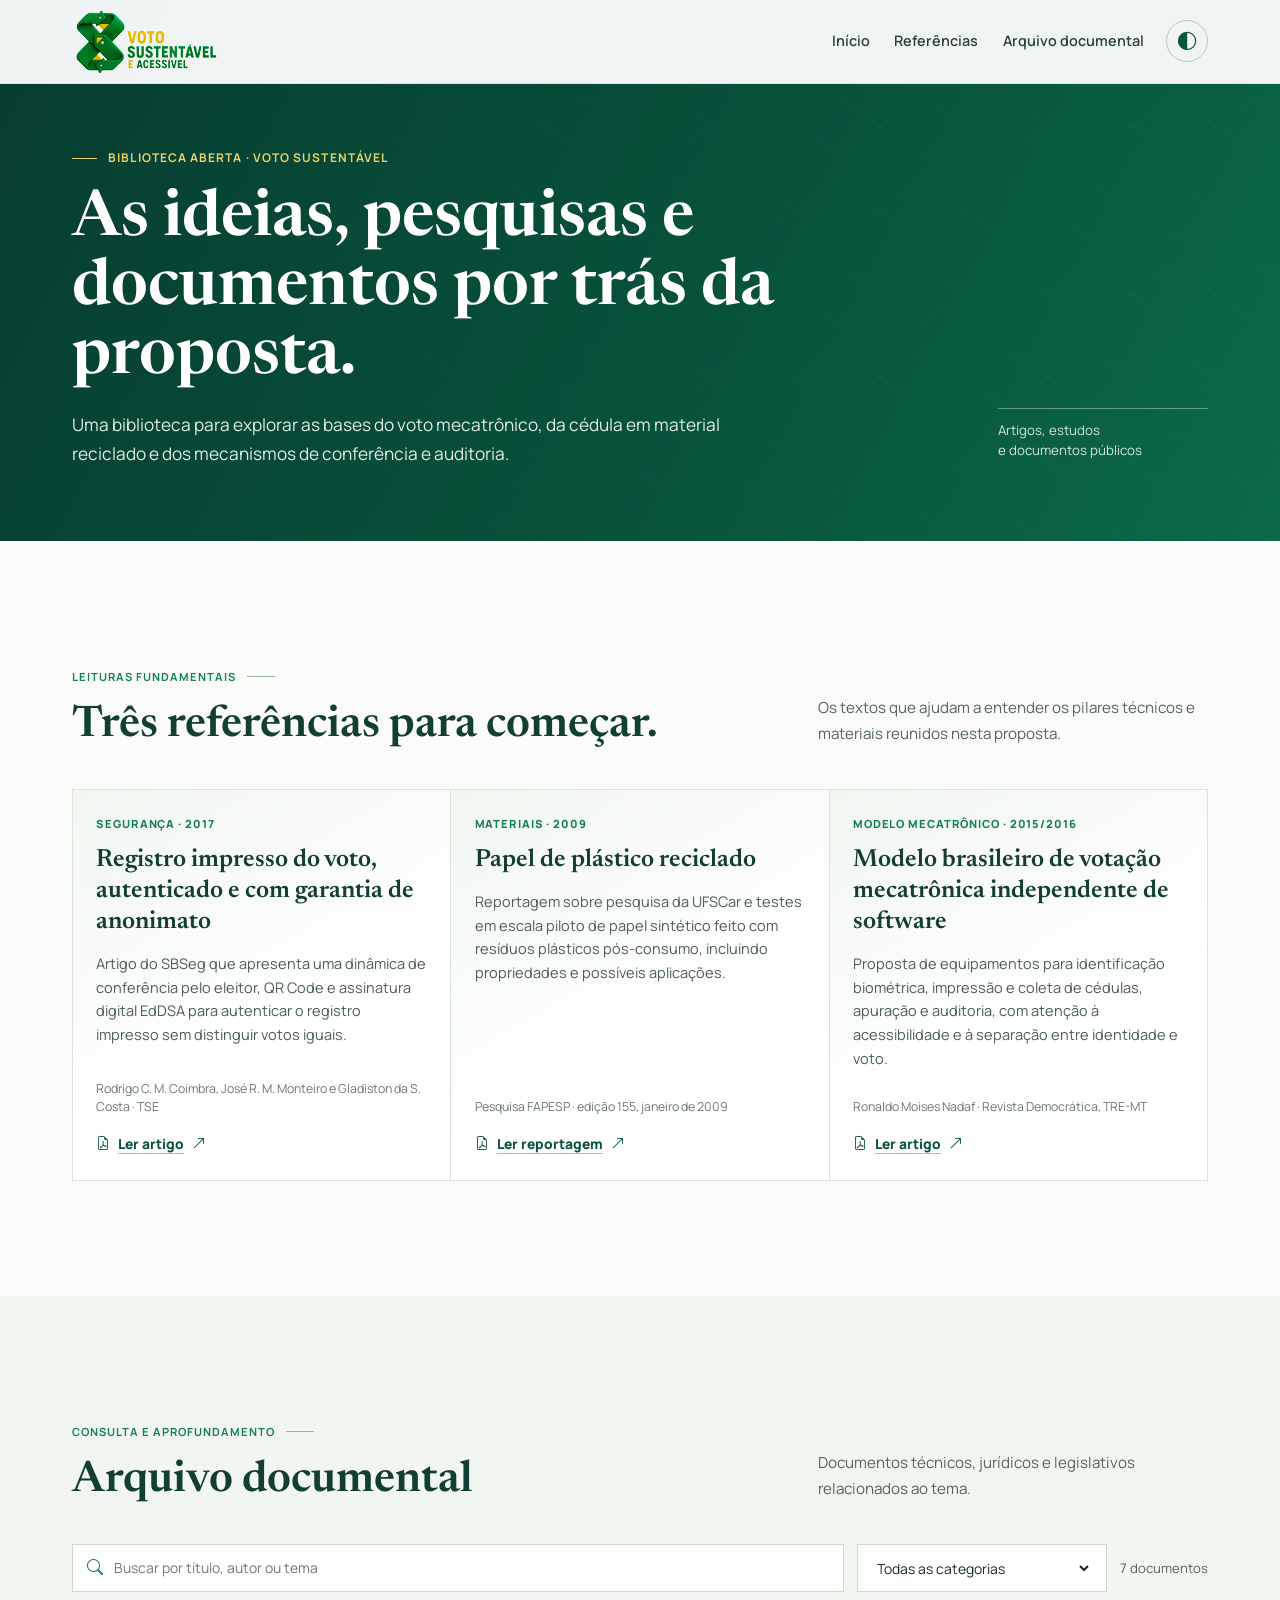
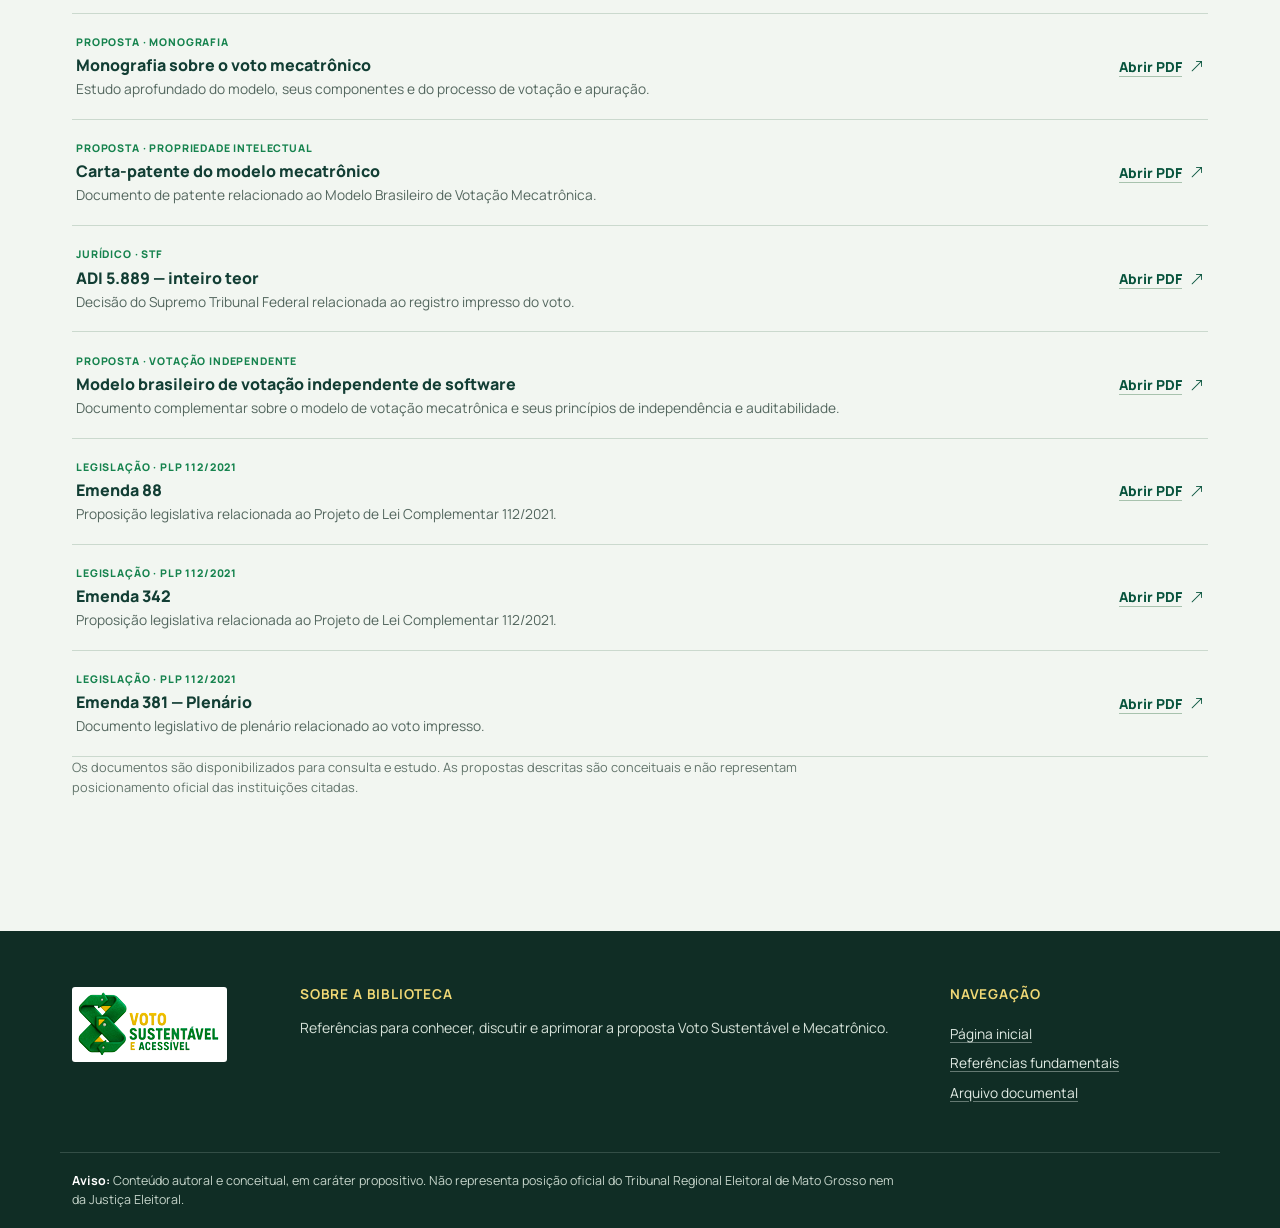
==== commit 9e9318d2: "site com landing e docs reorganizados" ====
--- a/docs/index.html
+++ b/docs/index.html
@@ -51,7 +51,6 @@
                     <p>Uma biblioteca para explorar as bases do voto mecatrônico, da cédula em material reciclado e dos mecanismos de conferência e auditoria.</p>
                 </div>
                 <div class="docs-index reveal" aria-label="Conteúdo da biblioteca">
-                    <span class="docs-index-number">01—10</span>
                     <span class="docs-index-rule"></span>
                     <span>Artigos, estudos<br>e documentos públicos</span>
                 </div>
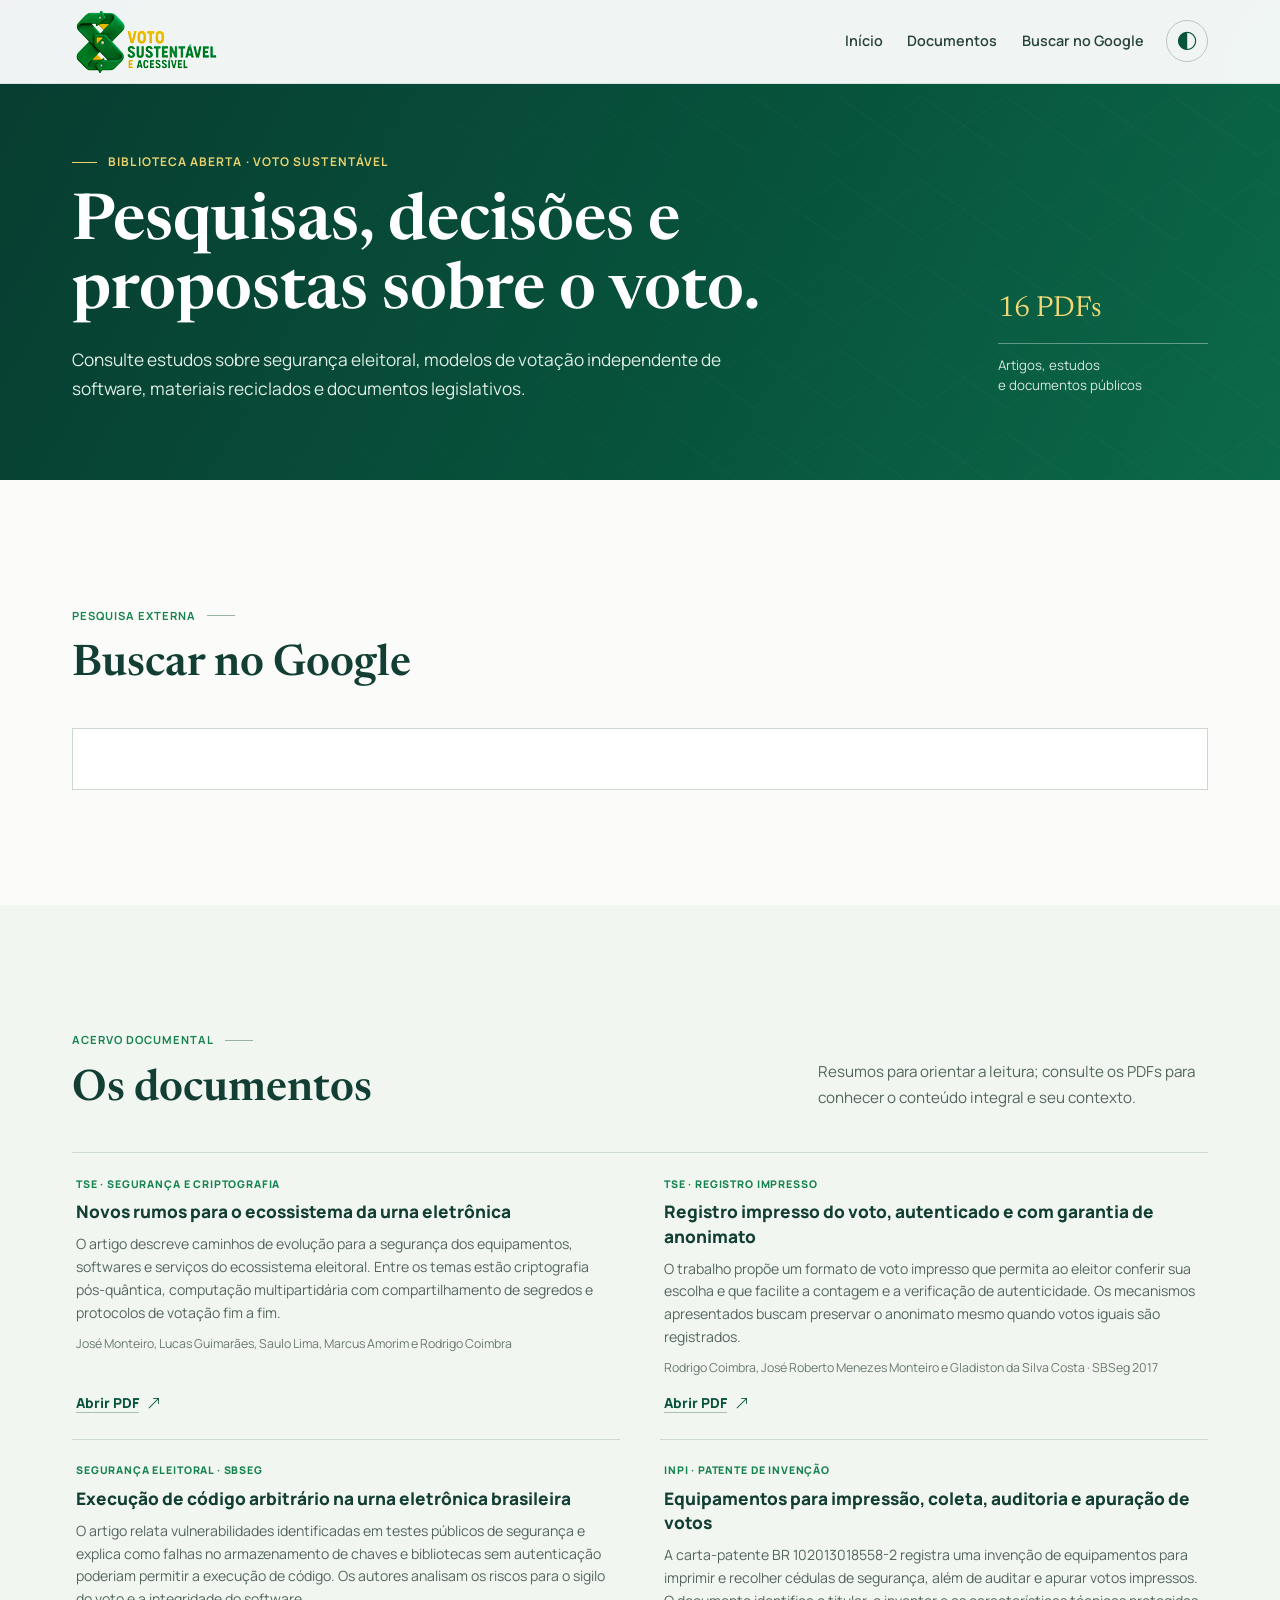
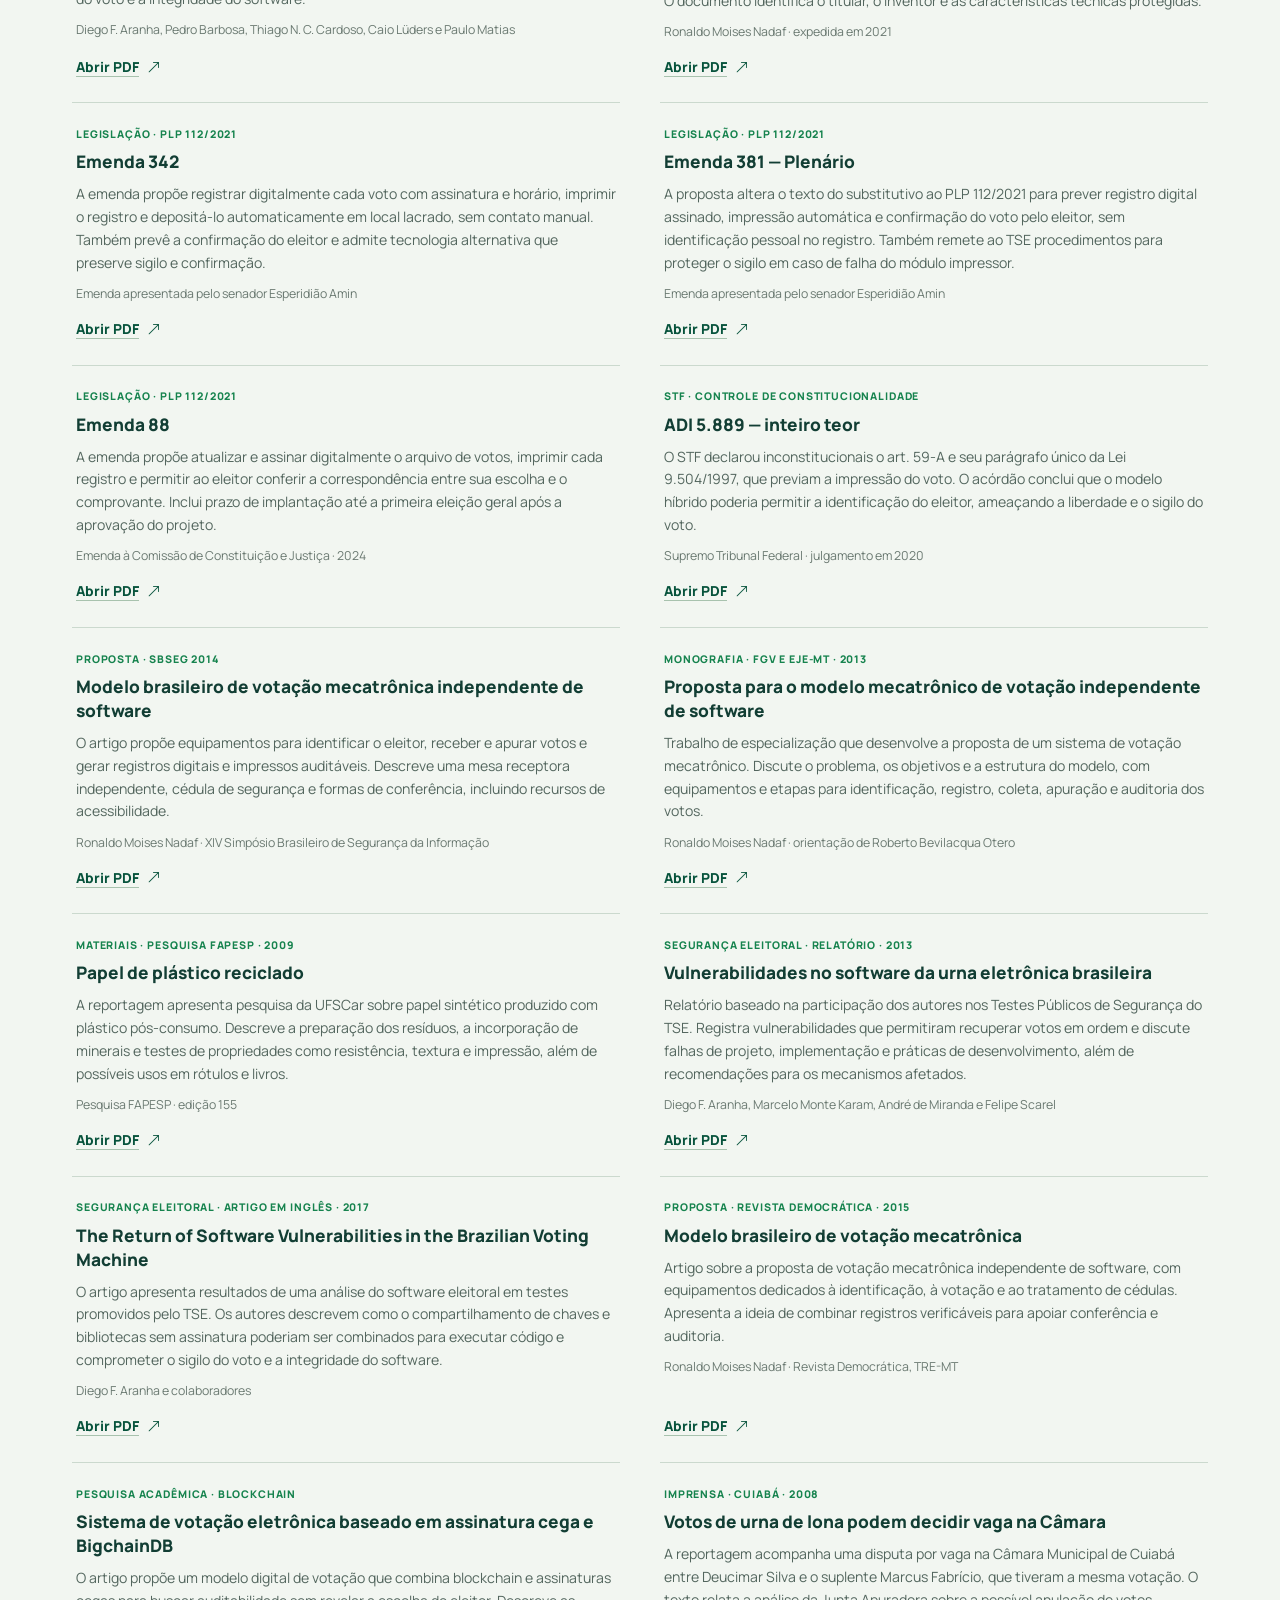
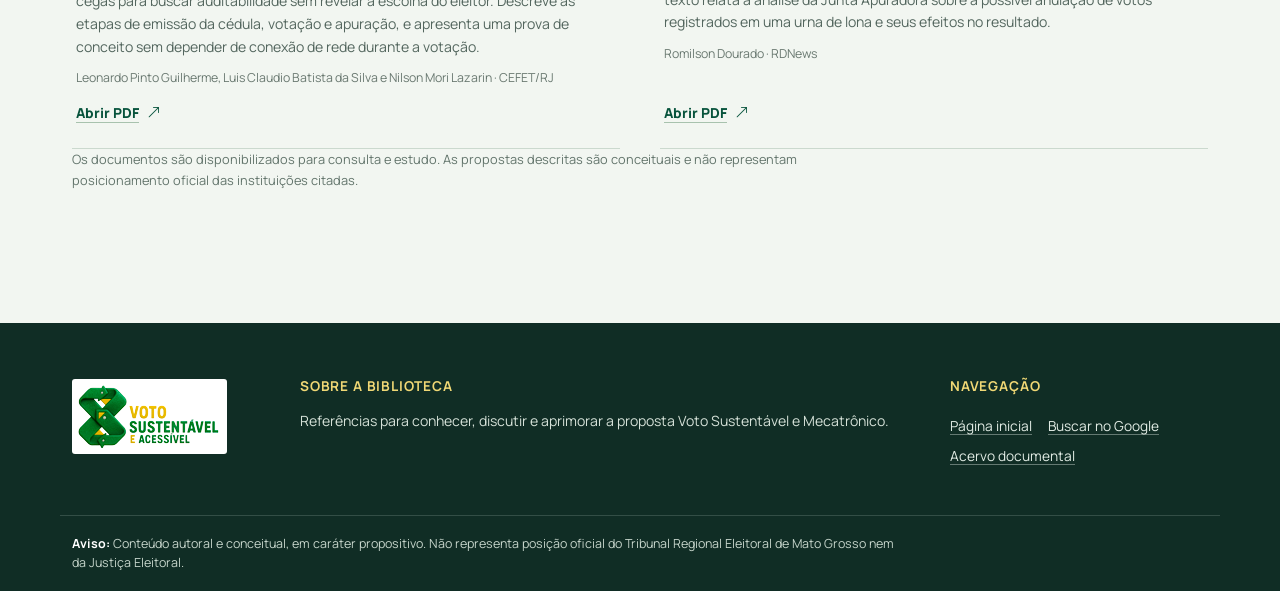
==== commit fe9890a0: "documentação revisada" ====
--- a/docs/index.html
+++ b/docs/index.html
@@ -31,8 +31,8 @@
                 <div class="nav-panel" id="primary-navigation">
                     <ul class="nav-list">
                         <li><a href="../index.html">Início</a></li>
-                        <li><a href="#destaques" aria-current="page">Referências</a></li>
-                        <li><a href="#arquivo">Arquivo documental</a></li>
+                        <li><a href="#arquivo" aria-current="page">Documentos</a></li>
+                        <li><a href="#pesquisar">Buscar no Google</a></li>
                     </ul>
                     <button class="contrast-toggle" type="button" aria-pressed="false" aria-label="Ativar alto contraste" title="Alternar alto contraste">
                         <i class="bi bi-circle-half" aria-hidden="true"></i>
@@ -47,53 +47,28 @@
             <div class="container docs-hero-inner">
                 <div class="docs-hero-copy reveal">
                     <p class="eyebrow"><span></span>Biblioteca aberta · Voto Sustentável</p>
-                    <h1 id="page-title">As ideias, pesquisas e documentos por trás da proposta.</h1>
-                    <p>Uma biblioteca para explorar as bases do voto mecatrônico, da cédula em material reciclado e dos mecanismos de conferência e auditoria.</p>
+                    <h1 id="page-title">Pesquisas, decisões e propostas sobre o voto.</h1>
+                    <p>Consulte estudos sobre segurança eleitoral, modelos de votação independente de software, materiais reciclados e documentos legislativos.</p>
                 </div>
                 <div class="docs-index reveal" aria-label="Conteúdo da biblioteca">
+                    <span class="docs-index-number">16 PDFs</span>
                     <span class="docs-index-rule"></span>
                     <span>Artigos, estudos<br>e documentos públicos</span>
                 </div>
             </div>
         </section>
 
-        <section class="docs-section section-pad" id="destaques" aria-labelledby="highlights-title">
+        <section class="google-search-section section-pad" id="pesquisar" aria-labelledby="search-title">
             <div class="container">
                 <div class="docs-section-heading reveal">
                     <div>
-                        <div class="section-marker"><span>Leituras fundamentais</span><span class="marker-line"></span></div>
-                        <h2 id="highlights-title">Três referências para começar.</h2>
+                        <div class="section-marker"><span>Pesquisa externa</span><span class="marker-line"></span></div>
+                        <h2 id="search-title">Buscar no Google</h2>
                     </div>
-                    <p>Os textos que ajudam a entender os pilares técnicos e materiais reunidos nesta proposta.</p>
                 </div>
-                <div class="featured-docs">
-                    <article class="featured-doc reveal">
-                        <span class="doc-kicker">Segurança · 2017</span>
-                        <h3>Registro impresso do voto, autenticado e com garantia de anonimato</h3>
-                        <p>Artigo do SBSeg que apresenta uma dinâmica de conferência pelo eleitor, QR Code e assinatura digital EdDSA para autenticar o registro impresso sem distinguir votos iguais.</p>
-                        <div class="doc-byline">Rodrigo C. M. Coimbra, José R. M. Monteiro e Gladiston da S. Costa · TSE</div>
-                        <a class="doc-link" href="artigo-tse-voto-impresso.pdf" target="_blank" rel="noopener">
-                            <i class="bi bi-file-earmark-pdf" aria-hidden="true"></i> Ler artigo <i class="bi bi-arrow-up-right" aria-hidden="true"></i>
-                        </a>
-                    </article>
-                    <article class="featured-doc reveal">
-                        <span class="doc-kicker">Materiais · 2009</span>
-                        <h3>Papel de plástico reciclado</h3>
-                        <p>Reportagem sobre pesquisa da UFSCar e testes em escala piloto de papel sintético feito com resíduos plásticos pós-consumo, incluindo propriedades e possíveis aplicações.</p>
-                        <div class="doc-byline">Pesquisa FAPESP · edição 155, janeiro de 2009</div>
-                        <a class="doc-link" href="papel_de_plastico%20(1).pdf" target="_blank" rel="noopener">
-                            <i class="bi bi-file-earmark-pdf" aria-hidden="true"></i> Ler reportagem <i class="bi bi-arrow-up-right" aria-hidden="true"></i>
-                        </a>
-                    </article>
-                    <article class="featured-doc reveal">
-                        <span class="doc-kicker">Modelo mecatrônico · 2015/2016</span>
-                        <h3>Modelo brasileiro de votação mecatrônica independente de software</h3>
-                        <p>Proposta de equipamentos para identificação biométrica, impressão e coleta de cédulas, apuração e auditoria, com atenção à acessibilidade e à separação entre identidade e voto.</p>
-                        <div class="doc-byline">Ronaldo Moises Nadaf · Revista Democrática, TRE-MT</div>
-                        <a class="doc-link" href="Revista_Democratica_Modelo_Brasileiro_2015.pdf" target="_blank" rel="noopener">
-                            <i class="bi bi-file-earmark-pdf" aria-hidden="true"></i> Ler artigo <i class="bi bi-arrow-up-right" aria-hidden="true"></i>
-                        </a>
-                    </article>
+                <div class="google-search reveal">
+                    <script async src="https://cse.google.com/cse.js?cx=9220533801715431d"></script>
+                    <div class="gcse-search"></div>
                 </div>
             </div>
         </section>
@@ -102,59 +77,77 @@
             <div class="container">
                 <div class="docs-section-heading reveal">
                     <div>
-                        <div class="section-marker"><span>Consulta e aprofundamento</span><span class="marker-line"></span></div>
-                        <h2 id="archive-title">Arquivo documental</h2>
+                        <div class="section-marker"><span>Acervo documental</span><span class="marker-line"></span></div>
+                        <h2 id="archive-title">Os documentos</h2>
                     </div>
-                    <p>Documentos técnicos, jurídicos e legislativos relacionados ao tema.</p>
+                    <p>Resumos para orientar a leitura; consulte os PDFs para conhecer o conteúdo integral e seu contexto.</p>
                 </div>
-                <div class="archive-tools reveal">
-                    <label class="archive-search">
-                        <i class="bi bi-search" aria-hidden="true"></i>
-                        <span class="visually-hidden">Buscar documentos</span>
-                        <input id="document-search" type="search" placeholder="Buscar por título, autor ou tema" autocomplete="off">
-                    </label>
-                    <label class="archive-filter">
-                        <span class="visually-hidden">Filtrar por categoria</span>
-                        <select id="document-category">
-                            <option value="all">Todas as categorias</option>
-                            <option value="proposta">Proposta</option>
-                            <option value="juridico">Jurídico</option>
-                            <option value="legislacao">Legislação</option>
-                        </select>
-                    </label>
-                    <span class="archive-count" id="document-count" aria-live="polite">7 documentos</span>
-                </div>
-                <div class="document-list" id="document-list">
-                    <article class="doc-entry reveal" data-category="proposta" data-search="monografia voto mecatronico ronaldo moises nadaf proposta sistema urna">
-                        <div class="doc-entry-copy"><span class="doc-kicker">Proposta · Monografia</span><h3>Monografia sobre o voto mecatrônico</h3><p>Estudo aprofundado do modelo, seus componentes e do processo de votação e apuração.</p></div>
-                        <a class="doc-link" href="Monografia_voto_mecatronico.pdf" target="_blank" rel="noopener" aria-label="Abrir Monografia sobre o voto mecatrônico em PDF">Abrir PDF <i class="bi bi-arrow-up-right" aria-hidden="true"></i></a>
+                <div class="document-list">
+                    <article class="doc-entry reveal">
+                        <div class="doc-entry-copy"><span class="doc-kicker">TSE · Segurança e criptografia</span><h3>Novos rumos para o ecossistema da urna eletrônica</h3><p>O artigo descreve caminhos de evolução para a segurança dos equipamentos, softwares e serviços do ecossistema eleitoral. Entre os temas estão criptografia pós-quântica, computação multipartidária com compartilhamento de segredos e protocolos de votação fim a fim.</p><div class="doc-byline">José Monteiro, Lucas Guimarães, Saulo Lima, Marcus Amorim e Rodrigo Coimbra</div></div>
+                        <a class="doc-link" href="Artigo%20TSE%20criptografia%20ponta%20a%20ponta%20rodrigo%20coimbra.pdf" target="_blank" rel="noopener" aria-label="Abrir Novos rumos para o ecossistema da urna eletrônica em PDF">Abrir PDF <i class="bi bi-arrow-up-right" aria-hidden="true"></i></a>
                     </article>
-                    <article class="doc-entry reveal" data-category="proposta" data-search="carta patente modelo brasileiro votação mecatronica inpi">
-                        <div class="doc-entry-copy"><span class="doc-kicker">Proposta · Propriedade intelectual</span><h3>Carta-patente do modelo mecatrônico</h3><p>Documento de patente relacionado ao Modelo Brasileiro de Votação Mecatrônica.</p></div>
-                        <a class="doc-link" href="carta-patente-voto-mecatronico.pdf" target="_blank" rel="noopener" aria-label="Abrir carta-patente do modelo mecatrônico em PDF">Abrir PDF <i class="bi bi-arrow-up-right" aria-hidden="true"></i></a>
+                    <article class="doc-entry reveal">
+                        <div class="doc-entry-copy"><span class="doc-kicker">TSE · Registro impresso</span><h3>Registro impresso do voto, autenticado e com garantia de anonimato</h3><p>O trabalho propõe um formato de voto impresso que permita ao eleitor conferir sua escolha e que facilite a contagem e a verificação de autenticidade. Os mecanismos apresentados buscam preservar o anonimato mesmo quando votos iguais são registrados.</p><div class="doc-byline">Rodrigo Coimbra, José Roberto Menezes Monteiro e Gladiston da Silva Costa · SBSeg 2017</div></div>
+                        <a class="doc-link" href="artigo-tse-voto-impresso.pdf" target="_blank" rel="noopener" aria-label="Abrir artigo sobre registro impresso autenticado em PDF">Abrir PDF <i class="bi bi-arrow-up-right" aria-hidden="true"></i></a>
                     </article>
-                    <article class="doc-entry reveal" data-category="juridico" data-search="inteiro teor adin 5889 stf ação direta inconstitucionalidade urna eletrônica">
-                        <div class="doc-entry-copy"><span class="doc-kicker">Jurídico · STF</span><h3>ADI 5.889 — inteiro teor</h3><p>Decisão do Supremo Tribunal Federal relacionada ao registro impresso do voto.</p></div>
+                    <article class="doc-entry reveal">
+                        <div class="doc-entry-copy"><span class="doc-kicker">Segurança eleitoral · SBSeg</span><h3>Execução de código arbitrário na urna eletrônica brasileira</h3><p>O artigo relata vulnerabilidades identificadas em testes públicos de segurança e explica como falhas no armazenamento de chaves e bibliotecas sem autenticação poderiam permitir a execução de código. Os autores analisam os riscos para o sigilo do voto e a integridade do software.</p><div class="doc-byline">Diego F. Aranha, Pedro Barbosa, Thiago N. C. Cardoso, Caio Lüders e Paulo Matias</div></div>
+                        <a class="doc-link" href="artigo_urna_sbseg_diego_codigo_arbitrario.pdf" target="_blank" rel="noopener" aria-label="Abrir artigo sobre execução de código arbitrário em PDF">Abrir PDF <i class="bi bi-arrow-up-right" aria-hidden="true"></i></a>
+                    </article>
+                    <article class="doc-entry reveal">
+                        <div class="doc-entry-copy"><span class="doc-kicker">INPI · Patente de invenção</span><h3>Equipamentos para impressão, coleta, auditoria e apuração de votos</h3><p>A carta-patente BR 102013018558-2 registra uma invenção de equipamentos para imprimir e recolher cédulas de segurança, além de auditar e apurar votos impressos. O documento identifica o titular, o inventor e as características técnicas protegidas.</p><div class="doc-byline">Ronaldo Moises Nadaf · expedida em 2021</div></div>
+                        <a class="doc-link" href="carta-patente-voto-mecatronico.pdf" target="_blank" rel="noopener" aria-label="Abrir carta-patente de equipamentos de votação em PDF">Abrir PDF <i class="bi bi-arrow-up-right" aria-hidden="true"></i></a>
+                    </article>
+                    <article class="doc-entry reveal">
+                        <div class="doc-entry-copy"><span class="doc-kicker">Legislação · PLP 112/2021</span><h3>Emenda 342</h3><p>A emenda propõe registrar digitalmente cada voto com assinatura e horário, imprimir o registro e depositá-lo automaticamente em local lacrado, sem contato manual. Também prevê a confirmação do eleitor e admite tecnologia alternativa que preserve sigilo e confirmação.</p><div class="doc-byline">Emenda apresentada pelo senador Esperidião Amin</div></div>
+                        <a class="doc-link" href="DOC-EMENDA-342-PLP-1122021-20250610.pdf" target="_blank" rel="noopener" aria-label="Abrir Emenda 342 ao PLP 112/2021 em PDF">Abrir PDF <i class="bi bi-arrow-up-right" aria-hidden="true"></i></a>
+                    </article>
+                    <article class="doc-entry reveal">
+                        <div class="doc-entry-copy"><span class="doc-kicker">Legislação · PLP 112/2021</span><h3>Emenda 381 — Plenário</h3><p>A proposta altera o texto do substitutivo ao PLP 112/2021 para prever registro digital assinado, impressão automática e confirmação do voto pelo eleitor, sem identificação pessoal no registro. Também remete ao TSE procedimentos para proteger o sigilo em caso de falha do módulo impressor.</p><div class="doc-byline">Emenda apresentada pelo senador Esperidião Amin</div></div>
+                        <a class="doc-link" href="DOC-EMENDA-381-PLEN-PLP-voto%20impresso.pdf" target="_blank" rel="noopener" aria-label="Abrir Emenda 381 de plenário em PDF">Abrir PDF <i class="bi bi-arrow-up-right" aria-hidden="true"></i></a>
+                    </article>
+                    <article class="doc-entry reveal">
+                        <div class="doc-entry-copy"><span class="doc-kicker">Legislação · PLP 112/2021</span><h3>Emenda 88</h3><p>A emenda propõe atualizar e assinar digitalmente o arquivo de votos, imprimir cada registro e permitir ao eleitor conferir a correspondência entre sua escolha e o comprovante. Inclui prazo de implantação até a primeira eleição geral após a aprovação do projeto.</p><div class="doc-byline">Emenda à Comissão de Constituição e Justiça · 2024</div></div>
+                        <a class="doc-link" href="DOC-EMENDA-88-PLP-1122021-20240605.pdf" target="_blank" rel="noopener" aria-label="Abrir Emenda 88 ao PLP 112/2021 em PDF">Abrir PDF <i class="bi bi-arrow-up-right" aria-hidden="true"></i></a>
+                    </article>
+                    <article class="doc-entry reveal">
+                        <div class="doc-entry-copy"><span class="doc-kicker">STF · Controle de constitucionalidade</span><h3>ADI 5.889 — inteiro teor</h3><p>O STF declarou inconstitucionais o art. 59-A e seu parágrafo único da Lei 9.504/1997, que previam a impressão do voto. O acórdão conclui que o modelo híbrido poderia permitir a identificação do eleitor, ameaçando a liberdade e o sigilo do voto.</p><div class="doc-byline">Supremo Tribunal Federal · julgamento em 2020</div></div>
                         <a class="doc-link" href="inteiro_teor_adin_5889_stf.pdf" target="_blank" rel="noopener" aria-label="Abrir inteiro teor da ADI 5.889 em PDF">Abrir PDF <i class="bi bi-arrow-up-right" aria-hidden="true"></i></a>
                     </article>
-                    <article class="doc-entry reveal" data-category="proposta" data-search="modelo brasileiro votação mecatronica independente software ronaldo nadaf">
-                        <div class="doc-entry-copy"><span class="doc-kicker">Proposta · Votação independente</span><h3>Modelo brasileiro de votação independente de software</h3><p>Documento complementar sobre o modelo de votação mecatrônica e seus princípios de independência e auditabilidade.</p></div>
-                        <a class="doc-link" href="Modelo_Brasileiro_de_Votacao_Independent_sb_seg_bh.pdf" target="_blank" rel="noopener" aria-label="Abrir documento sobre votação independente de software em PDF">Abrir PDF <i class="bi bi-arrow-up-right" aria-hidden="true"></i></a>
+                    <article class="doc-entry reveal">
+                        <div class="doc-entry-copy"><span class="doc-kicker">Proposta · SBSeg 2014</span><h3>Modelo brasileiro de votação mecatrônica independente de software</h3><p>O artigo propõe equipamentos para identificar o eleitor, receber e apurar votos e gerar registros digitais e impressos auditáveis. Descreve uma mesa receptora independente, cédula de segurança e formas de conferência, incluindo recursos de acessibilidade.</p><div class="doc-byline">Ronaldo Moises Nadaf · XIV Simpósio Brasileiro de Segurança da Informação</div></div>
+                        <a class="doc-link" href="Modelo_Brasileiro_de_Votacao_Independent_sb_seg_bh.pdf" target="_blank" rel="noopener" aria-label="Abrir artigo sobre votação mecatrônica independente de software em PDF">Abrir PDF <i class="bi bi-arrow-up-right" aria-hidden="true"></i></a>
                     </article>
-                    <article class="doc-entry reveal" data-category="legislacao" data-search="emenda 88 plp 112 2021 voto impresso projeto lei">
-                        <div class="doc-entry-copy"><span class="doc-kicker">Legislação · PLP 112/2021</span><h3>Emenda 88</h3><p>Proposição legislativa relacionada ao Projeto de Lei Complementar 112/2021.</p></div>
-                        <a class="doc-link" href="DOC-EMENDA-88-PLP-1122021-20240605.pdf" target="_blank" rel="noopener" aria-label="Abrir Emenda 88 ao PLP 112/2021 em PDF">Abrir PDF <i class="bi bi-arrow-up-right" aria-hidden="true"></i></a>
+                    <article class="doc-entry reveal">
+                        <div class="doc-entry-copy"><span class="doc-kicker">Monografia · FGV e EJE-MT · 2013</span><h3>Proposta para o modelo mecatrônico de votação independente de software</h3><p>Trabalho de especialização que desenvolve a proposta de um sistema de votação mecatrônico. Discute o problema, os objetivos e a estrutura do modelo, com equipamentos e etapas para identificação, registro, coleta, apuração e auditoria dos votos.</p><div class="doc-byline">Ronaldo Moises Nadaf · orientação de Roberto Bevilacqua Otero</div></div>
+                        <a class="doc-link" href="Monografia_voto_mecatronico.pdf" target="_blank" rel="noopener" aria-label="Abrir monografia sobre o voto mecatrônico em PDF">Abrir PDF <i class="bi bi-arrow-up-right" aria-hidden="true"></i></a>
                     </article>
-                    <article class="doc-entry reveal" data-category="legislacao" data-search="emenda 342 plp 112 2021 voto impresso projeto lei">
-                        <div class="doc-entry-copy"><span class="doc-kicker">Legislação · PLP 112/2021</span><h3>Emenda 342</h3><p>Proposição legislativa relacionada ao Projeto de Lei Complementar 112/2021.</p></div>
-                        <a class="doc-link" href="DOC-EMENDA-342-PLP-1122021-20250610.pdf" target="_blank" rel="noopener" aria-label="Abrir Emenda 342 ao PLP 112/2021 em PDF">Abrir PDF <i class="bi bi-arrow-up-right" aria-hidden="true"></i></a>
+                    <article class="doc-entry reveal">
+                        <div class="doc-entry-copy"><span class="doc-kicker">Materiais · Pesquisa FAPESP · 2009</span><h3>Papel de plástico reciclado</h3><p>A reportagem apresenta pesquisa da UFSCar sobre papel sintético produzido com plástico pós-consumo. Descreve a preparação dos resíduos, a incorporação de minerais e testes de propriedades como resistência, textura e impressão, além de possíveis usos em rótulos e livros.</p><div class="doc-byline">Pesquisa FAPESP · edição 155</div></div>
+                        <a class="doc-link" href="papel_de_plastico%20(1).pdf" target="_blank" rel="noopener" aria-label="Abrir reportagem sobre papel de plástico reciclado em PDF">Abrir PDF <i class="bi bi-arrow-up-right" aria-hidden="true"></i></a>
                     </article>
-                    <article class="doc-entry reveal" data-category="legislacao" data-search="emenda 381 plp voto impresso plenario projeto lei">
-                        <div class="doc-entry-copy"><span class="doc-kicker">Legislação · PLP 112/2021</span><h3>Emenda 381 — Plenário</h3><p>Documento legislativo de plenário relacionado ao voto impresso.</p></div>
-                        <a class="doc-link" href="DOC-EMENDA-381-PLEN-PLP-voto%20impresso.pdf" target="_blank" rel="noopener" aria-label="Abrir Emenda 381 de plenário em PDF">Abrir PDF <i class="bi bi-arrow-up-right" aria-hidden="true"></i></a>
+                    <article class="doc-entry reveal">
+                        <div class="doc-entry-copy"><span class="doc-kicker">Segurança eleitoral · Relatório · 2013</span><h3>Vulnerabilidades no software da urna eletrônica brasileira</h3><p>Relatório baseado na participação dos autores nos Testes Públicos de Segurança do TSE. Registra vulnerabilidades que permitiram recuperar votos em ordem e discute falhas de projeto, implementação e práticas de desenvolvimento, além de recomendações para os mecanismos afetados.</p><div class="doc-byline">Diego F. Aranha, Marcelo Monte Karam, André de Miranda e Felipe Scarel</div></div>
+                        <a class="doc-link" href="relatorio-urna-diego%20aranha.pdf" target="_blank" rel="noopener" aria-label="Abrir relatório sobre vulnerabilidades no software da urna em PDF">Abrir PDF <i class="bi bi-arrow-up-right" aria-hidden="true"></i></a>
+                    </article>
+                    <article class="doc-entry reveal">
+                        <div class="doc-entry-copy"><span class="doc-kicker">Segurança eleitoral · Artigo em inglês · 2017</span><h3>The Return of Software Vulnerabilities in the Brazilian Voting Machine</h3><p>O artigo apresenta resultados de uma análise do software eleitoral em testes promovidos pelo TSE. Os autores descrevem como o compartilhamento de chaves e bibliotecas sem assinatura poderiam ser combinados para executar código e comprometer o sigilo do voto e a integridade do software.</p><div class="doc-byline">Diego F. Aranha e colaboradores</div></div>
+                        <a class="doc-link" href="report-voting-tps17_aranha_ingles.pdf" target="_blank" rel="noopener" aria-label="Abrir artigo em inglês sobre vulnerabilidades na urna em PDF">Abrir PDF <i class="bi bi-arrow-up-right" aria-hidden="true"></i></a>
+                    </article>
+                    <article class="doc-entry reveal">
+                        <div class="doc-entry-copy"><span class="doc-kicker">Proposta · Revista Democrática · 2015</span><h3>Modelo brasileiro de votação mecatrônica</h3><p>Artigo sobre a proposta de votação mecatrônica independente de software, com equipamentos dedicados à identificação, à votação e ao tratamento de cédulas. Apresenta a ideia de combinar registros verificáveis para apoiar conferência e auditoria.</p><div class="doc-byline">Ronaldo Moises Nadaf · Revista Democrática, TRE-MT</div></div>
+                        <a class="doc-link" href="Revista_Democratica_Modelo_Brasileiro_2015.pdf" target="_blank" rel="noopener" aria-label="Abrir artigo da Revista Democrática sobre o modelo mecatrônico em PDF">Abrir PDF <i class="bi bi-arrow-up-right" aria-hidden="true"></i></a>
+                    </article>
+                    <article class="doc-entry reveal">
+                        <div class="doc-entry-copy"><span class="doc-kicker">Pesquisa acadêmica · Blockchain</span><h3>Sistema de votação eletrônica baseado em assinatura cega e BigchainDB</h3><p>O artigo propõe um modelo digital de votação que combina blockchain e assinaturas cegas para buscar auditabilidade sem revelar a escolha do eleitor. Descreve as etapas de emissão da cédula, votação e apuração, e apresenta uma prova de conceito sem depender de conexão de rede durante a votação.</p><div class="doc-byline">Leonardo Pinto Guilherme, Luis Claudio Batista da Silva e Nilson Mori Lazarin · CEFET/RJ</div></div>
+                        <a class="doc-link" href="Sistema_de_Votacao_Eletronica_baseado_em.pdf" target="_blank" rel="noopener" aria-label="Abrir artigo sobre votação eletrônica com assinatura cega e BigchainDB em PDF">Abrir PDF <i class="bi bi-arrow-up-right" aria-hidden="true"></i></a>
+                    </article>
+                    <article class="doc-entry reveal">
+                        <div class="doc-entry-copy"><span class="doc-kicker">Imprensa · Cuiabá · 2008</span><h3>Votos de urna de lona podem decidir vaga na Câmara</h3><p>A reportagem acompanha uma disputa por vaga na Câmara Municipal de Cuiabá entre Deucimar Silva e o suplente Marcus Fabrício, que tiveram a mesma votação. O texto relata a análise da Junta Apuradora sobre a possível anulação de votos registrados em uma urna de lona e seus efeitos no resultado.</p><div class="doc-byline">Romilson Dourado · RDNews</div></div>
+                        <a class="doc-link" href="urna%20anulada%20em%202008.pdf" target="_blank" rel="noopener" aria-label="Abrir reportagem sobre votos em urna de lona e vaga na Câmara em PDF">Abrir PDF <i class="bi bi-arrow-up-right" aria-hidden="true"></i></a>
                     </article>
                 </div>
-                <p class="archive-empty" id="archive-empty" hidden>Nenhum documento corresponde a essa busca.</p>
                 <p class="archive-note">Os documentos são disponibilizados para consulta e estudo. As propostas descritas são conceituais e não representam posicionamento oficial das instituições citadas.</p>
             </div>
         </section>
@@ -164,12 +157,11 @@
         <div class="container footer-main">
             <div class="footer-brand"><a href="../index.html" aria-label="Voto Sustentável, início"><img src="../assets/img/logomarca150x70.png" alt="Voto Sustentável" width="150" height="70"></a></div>
             <div class="footer-about"><h2>Sobre a biblioteca</h2><p>Referências para conhecer, discutir e aprimorar a proposta Voto Sustentável e Mecatrônico.</p></div>
-            <nav class="footer-nav" aria-label="Menu do rodapé"><h2>Navegação</h2><a href="../index.html">Página inicial</a><a href="#destaques">Referências fundamentais</a><a href="#arquivo">Arquivo documental</a></nav>
+            <nav class="footer-nav" aria-label="Menu do rodapé"><h2>Navegação</h2><a href="../index.html">Página inicial</a><a href="#pesquisar">Buscar no Google</a><a href="#arquivo">Acervo documental</a></nav>
         </div>
         <div class="container footer-legal"><p><strong>Aviso:</strong> Conteúdo autoral e conceitual, em caráter propositivo. Não representa posição oficial do Tribunal Regional Eleitoral de Mato Grosso nem da Justiça Eleitoral.</p></div>
     </footer>
     <button class="back-to-top" type="button" aria-label="Voltar ao topo" title="Voltar ao topo"><i class="bi bi-arrow-up" aria-hidden="true"></i></button>
     <script src="../assets/js/landing.js" defer></script>
-    <script src="../assets/js/docs.js" defer></script>
 </body>
 </html>
--- a/assets/css/docs.css
+++ b/assets/css/docs.css
@@ -40,37 +40,30 @@
 .docs-index-number { color: #f0d875; font-family: 'Newsreader', Georgia, serif; font-size: 1.8rem; }
 .docs-index-rule { width: 100%; height: 1px; background: rgba(255,255,255,.36); }
 
-.docs-section { background: var(--paper); }
+.google-search-section { background: var(--paper); }
 .docs-section-heading { display: flex; align-items: end; justify-content: space-between; gap: 2rem; margin-bottom: 2.35rem; }
 .docs-section-heading > div { max-width: 690px; }
 .docs-section-heading .section-marker { margin-bottom: 1rem; }
 .docs-section-heading h2 { margin: 0; font-size: clamp(2rem, 3.4vw, 3rem); }
 .docs-section-heading > p { max-width: 390px; margin: 0 0 .25rem; color: #53665e; font-size: .95rem; }
-.featured-docs { display: grid; grid-template-columns: repeat(3, minmax(0, 1fr)); border-top: 1px solid var(--line); border-left: 1px solid var(--line); }
-.featured-doc { display: flex; min-height: 365px; flex-direction: column; align-items: flex-start; padding: 1.55rem 1.45rem; border-right: 1px solid var(--line); border-bottom: 1px solid var(--line); background: linear-gradient(150deg, #f2f7f2, #fff 62%); }
 .doc-kicker { display: block; margin-bottom: .8rem; color: #16834e; font-size: .7rem; font-weight: 800; letter-spacing: .08em; text-transform: uppercase; }
-.featured-doc h3 { margin-bottom: .8rem; font-size: 1.55rem; }
-.featured-doc > p { margin-bottom: 1rem; color: #4b5e55; font-size: .91rem; line-height: 1.62; }
 .doc-byline { margin-top: auto; padding-top: .75rem; color: #6a7971; font-size: .77rem; line-height: 1.5; }
 .doc-link { display: inline-flex; align-items: center; gap: .5rem; margin-top: .95rem; color: var(--forest) !important; font-size: .86rem; font-weight: 800; text-decoration: underline; text-decoration-color: #a8c2ae; text-underline-offset: 4px; }
 .doc-link:hover { color: #0b7446 !important; text-decoration-color: currentColor; }
-.doc-link:focus-visible, .archive-tools :focus-visible { outline: 3px solid #b68100; outline-offset: 3px; }
+.doc-link:focus-visible, .google-search :focus-visible { outline: 3px solid #b68100; outline-offset: 3px; }
+
+.google-search { min-height: 62px; padding: .45rem .8rem; background: #fff; border: 1px solid #cbd9ce; }
+.google-search .gsc-control-cse { padding: 0; border: 0; background: transparent; }
 
 .archive-section { background: #f2f6f1; }
-.archive-tools { display: grid; grid-template-columns: minmax(240px, 1fr) minmax(190px, 250px) auto; gap: .8rem; align-items: center; margin-bottom: 1.3rem; }
-.archive-search, .archive-filter { display: flex; min-height: 48px; align-items: center; gap: .65rem; padding: 0 .9rem; color: #496357; background: #fff; border: 1px solid #cbd9ce; }
-.archive-search i { color: #16834e; }
-.archive-search input, .archive-filter select { width: 100%; min-width: 0; padding: .65rem 0; color: var(--ink); background: transparent; border: 0; font: inherit; font-size: .87rem; }
-.archive-search input:focus, .archive-filter select:focus { outline: 0; }
-.archive-count { color: #53665e; font-size: .82rem; text-align: right; white-space: nowrap; }
-.document-list { border-top: 1px solid #cbd9ce; }
-.doc-entry { display: flex; align-items: center; justify-content: space-between; gap: 2rem; padding: 1.2rem .25rem; border-bottom: 1px solid #cbd9ce; }
-.doc-entry[hidden] { display: none; }
-.doc-entry-copy { max-width: 780px; }
-.doc-entry .doc-kicker { margin-bottom: .25rem; font-size: .66rem; }
-.doc-entry h3 { margin: 0 0 .25rem; font-family: 'Manrope', sans-serif; font-size: 1rem; font-weight: 800; }
-.doc-entry p { margin: 0; color: #53665e; font-size: .86rem; line-height: 1.5; }
-.doc-entry .doc-link { flex: 0 0 auto; margin-top: 0; }
+.document-list { display: grid; grid-template-columns: repeat(2, minmax(0, 1fr)); column-gap: 2.5rem; border-top: 1px solid #cbd9ce; }
+.doc-entry { display: flex; min-width: 0; flex-direction: column; align-items: flex-start; padding: 1.35rem .25rem 1.5rem; border-bottom: 1px solid #cbd9ce; }
+.doc-entry-copy { flex: 1; max-width: none; }
+.doc-entry .doc-kicker { margin-bottom: .45rem; font-size: .66rem; }
+.doc-entry h3 { margin: 0 0 .55rem; font-family: 'Manrope', sans-serif; font-size: 1.08rem; font-weight: 800; line-height: 1.4; }
+.doc-entry p { margin: 0; color: #53665e; font-size: .88rem; line-height: 1.62; }
+.doc-entry .doc-byline { margin-top: .65rem; padding-top: 0; }
+.doc-entry .doc-link { flex: 0 0 auto; margin-top: .85rem; }
 .archive-empty { margin: 1.5rem 0; color: #53665e; }
 .archive-note { max-width: 800px; margin: 1.8rem 0 0; color: #63756c; font-size: .8rem; line-height: 1.6; }
 
@@ -80,16 +73,12 @@
     .docs-page { --header-height: 74px; }
     .docs-hero { min-height: 0 !important; padding: calc(var(--header-height) + 2.7rem) 0 3rem !important; }
     .docs-hero-inner { grid-template-columns: 1fr; gap: 1.6rem; }
-    .docs-index { grid-template-columns: auto 1fr auto; gap: .8rem; align-items: center; width: min(100%, 390px); }
+    .docs-index { grid-template-columns: auto 1fr; gap: .8rem; align-items: center; width: min(100%, 390px); }
     .docs-index-number { font-size: 1.4rem; }
     .docs-index-rule { width: auto; }
     .docs-section-heading { display: block; }
     .docs-section-heading > p { margin-top: .8rem; }
-    .featured-docs { grid-template-columns: 1fr; }
-    .featured-doc { min-height: 0; }
-    .doc-byline { margin-top: .1rem; }
-    .archive-tools { grid-template-columns: 1fr; }
-    .archive-count { text-align: left; }
+    .document-list { grid-template-columns: 1fr; }
 }
 
 @media (max-width: 480px) {
